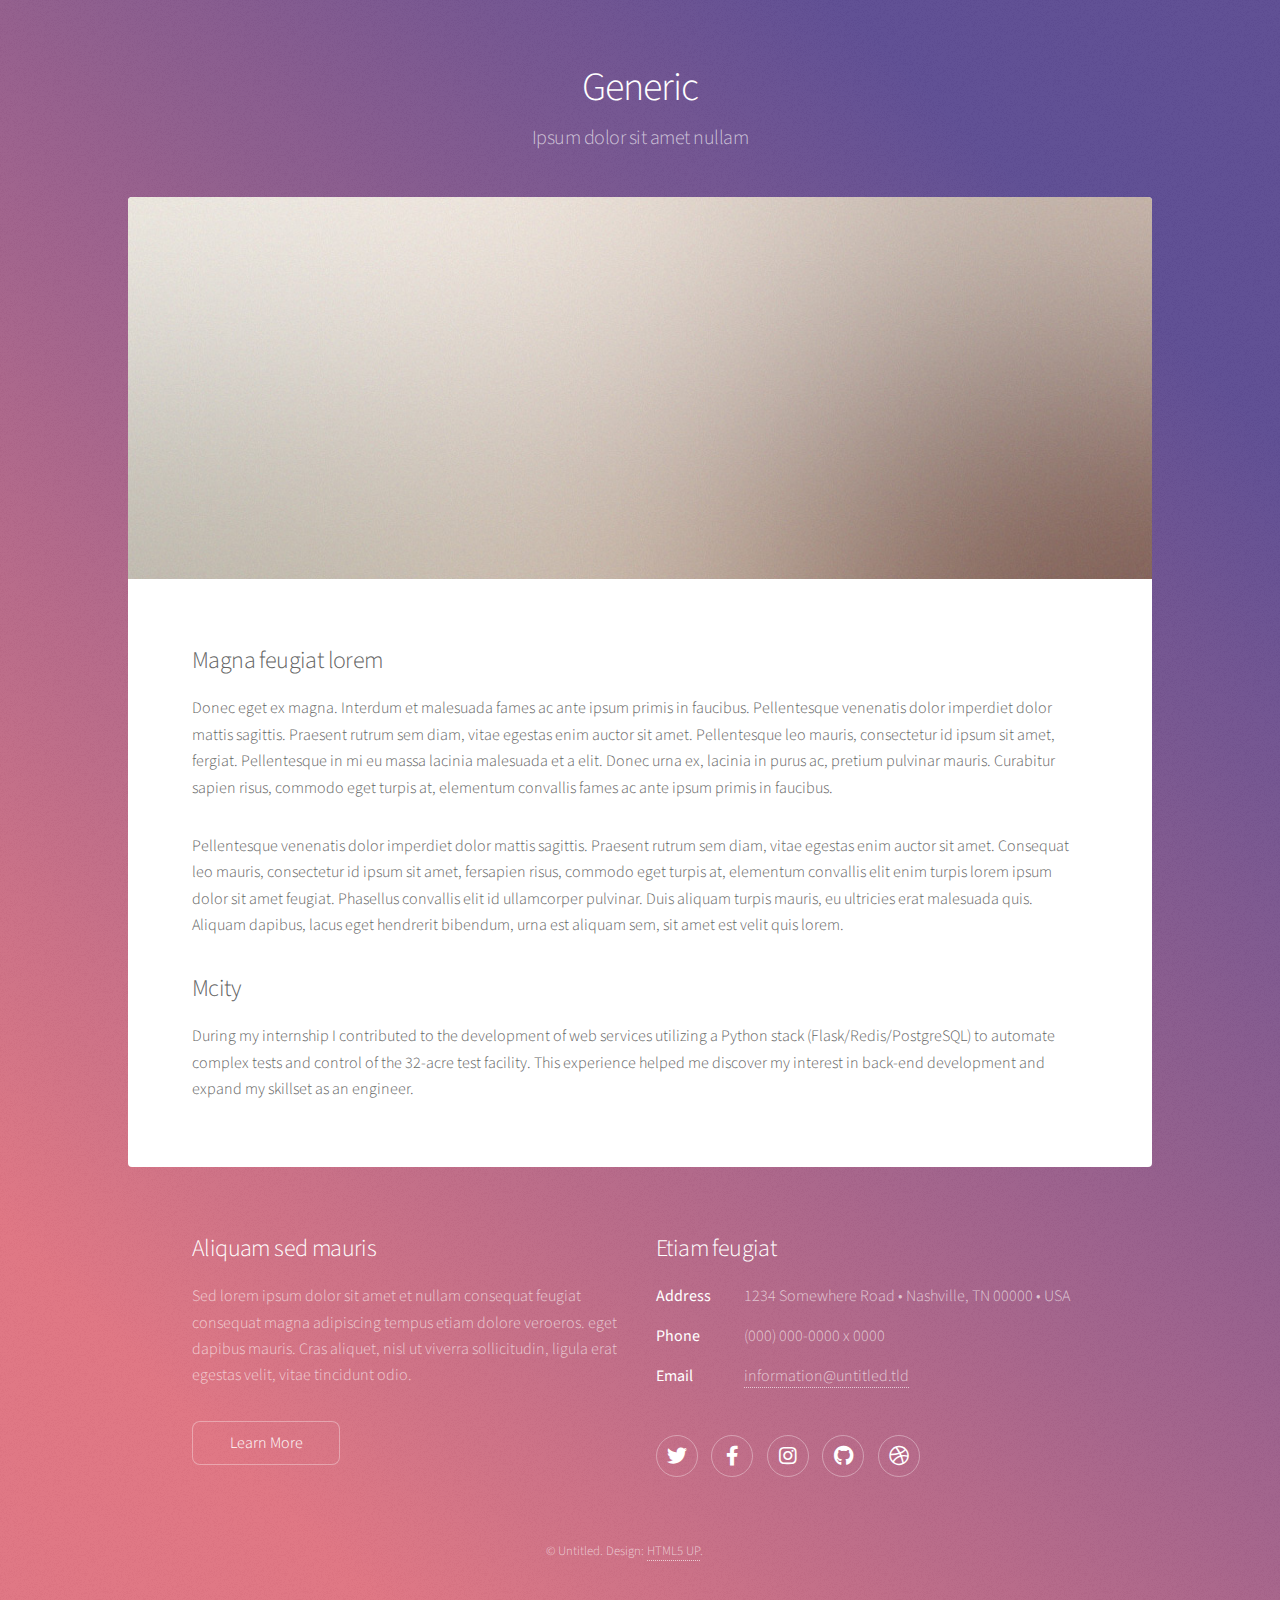
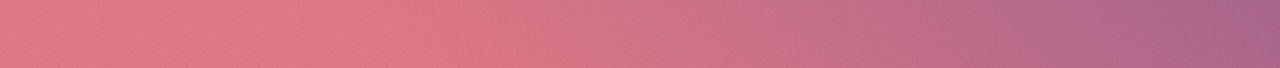
==== experience.html @ 19a4b7cf "Edited internship section to include all new work experience on index page" ====
<!DOCTYPE HTML>
<!--
	Stellar by HTML5 UP
	html5up.net | @ajlkn
	Free for personal and commercial use under the CCA 3.0 license (html5up.net/license)
-->
<html>
	<head>
		<title>Generic - Stellar by HTML5 UP</title>
		<meta charset="utf-8" />
		<meta name="viewport" content="width=device-width, initial-scale=1, user-scalable=no" />
		<link rel="stylesheet" href="assets/css/main.css" />
		<noscript><link rel="stylesheet" href="assets/css/noscript.css" /></noscript>
	</head>
	<body class="is-preload">

		<!-- Wrapper -->
			<div id="wrapper">

				<!-- Header -->
					<header id="header">
						<h1>Generic</h1>
						<p>Ipsum dolor sit amet nullam</p>
					</header>

				<!-- Main -->
					<div id="main">

						<!-- Content -->
							<section id="content" class="main">
								<span class="image main"><img src="images/pic04.jpg" alt="" /></span>
								<h2>Magna feugiat lorem</h2>
								<p>Donec eget ex magna. Interdum et malesuada fames ac ante ipsum primis in faucibus. Pellentesque venenatis dolor imperdiet dolor mattis sagittis. Praesent rutrum sem diam, vitae egestas enim auctor sit amet. Pellentesque leo mauris, consectetur id ipsum sit amet, fergiat. Pellentesque in mi eu massa lacinia malesuada et a elit. Donec urna ex, lacinia in purus ac, pretium pulvinar mauris. Curabitur sapien risus, commodo eget turpis at, elementum convallis fames ac ante ipsum primis in faucibus.</p>
								<p>Pellentesque venenatis dolor imperdiet dolor mattis sagittis. Praesent rutrum sem diam, vitae egestas enim auctor sit amet. Consequat leo mauris, consectetur id ipsum sit amet, fersapien risus, commodo eget turpis at, elementum convallis elit enim turpis lorem ipsum dolor sit amet feugiat. Phasellus convallis elit id ullamcorper pulvinar. Duis aliquam turpis mauris, eu ultricies erat malesuada quis. Aliquam dapibus, lacus eget hendrerit bibendum, urna est aliquam sem, sit amet est velit quis lorem.</p>
								<h2>Mcity</h2>
								<p>During my internship I contributed to the development of web services utilizing a Python stack (Flask/Redis/PostgreSQL) to automate complex tests and control of the 32-acre test facility. This experience helped me discover my interest in back-end development and expand my skillset as an engineer.</p>
							</section>

					</div>

				<!-- Footer -->
					<footer id="footer">
						<section>
							<h2>Aliquam sed mauris</h2>
							<p>Sed lorem ipsum dolor sit amet et nullam consequat feugiat consequat magna adipiscing tempus etiam dolore veroeros. eget dapibus mauris. Cras aliquet, nisl ut viverra sollicitudin, ligula erat egestas velit, vitae tincidunt odio.</p>
							<ul class="actions">
								<li><a href="#" class="button">Learn More</a></li>
							</ul>
						</section>
						<section>
							<h2>Etiam feugiat</h2>
							<dl class="alt">
								<dt>Address</dt>
								<dd>1234 Somewhere Road &bull; Nashville, TN 00000 &bull; USA</dd>
								<dt>Phone</dt>
								<dd>(000) 000-0000 x 0000</dd>
								<dt>Email</dt>
								<dd><a href="#">information@untitled.tld</a></dd>
							</dl>
							<ul class="icons">
								<li><a href="#" class="icon brands fa-twitter alt"><span class="label">Twitter</span></a></li>
								<li><a href="#" class="icon brands fa-facebook-f alt"><span class="label">Facebook</span></a></li>
								<li><a href="#" class="icon brands fa-instagram alt"><span class="label">Instagram</span></a></li>
								<li><a href="#" class="icon brands fa-github alt"><span class="label">GitHub</span></a></li>
								<li><a href="#" class="icon brands fa-dribbble alt"><span class="label">Dribbble</span></a></li>
							</ul>
						</section>
						<p class="copyright">&copy; Untitled. Design: <a href="https://html5up.net">HTML5 UP</a>.</p>
					</footer>

			</div>

		<!-- Scripts -->
			<script src="assets/js/jquery.min.js"></script>
			<script src="assets/js/jquery.scrollex.min.js"></script>
			<script src="assets/js/jquery.scrolly.min.js"></script>
			<script src="assets/js/browser.min.js"></script>
			<script src="assets/js/breakpoints.min.js"></script>
			<script src="assets/js/util.js"></script>
			<script src="assets/js/main.js"></script>

	</body>
</html>
---- assets/css/main.css ----
@import url(fontawesome-all.min.css);
@import 'https://fonts.googleapis.com/css?family=Source+Sans+Pro:300,400';

/*
	Stellar by HTML5 UP
	html5up.net | @ajlkn
	Free for personal and commercial use under the CCA 3.0 license (html5up.net/license)
*/

html, body, div, span, applet, object,
iframe, h1, h2, h3, h4, h5, h6, p, blockquote,
pre, a, abbr, acronym, address, big, cite,
code, del, dfn, em, img, ins, kbd, q, s, samp,
small, strike, strong, sub, sup, tt, var, b,
u, i, center, dl, dt, dd, ol, ul, li, fieldset,
form, label, legend, table, caption, tbody,
tfoot, thead, tr, th, td, article, aside,
canvas, details, embed, figure, figcaption,
footer, header, hgroup, menu, nav, output, ruby,
section, summary, time, mark, audio, video {
	margin: 0;
	padding: 0;
	border: 0;
	font-size: 100%;
	font: inherit;
	vertical-align: baseline;}

article, aside, details, figcaption, figure,
footer, header, hgroup, menu, nav, section {
	display: block;}

body {
	line-height: 1;
}

ol, ul {
	list-style: none;
}

blockquote, q {
	quotes: none;
}

	blockquote:before, blockquote:after, q:before, q:after {
		content: '';
		content: none;
	}

table {
	border-collapse: collapse;
	border-spacing: 0;
}

body {
	-webkit-text-size-adjust: none;
}

mark {
	background-color: transparent;
	color: inherit;
}

input::-moz-focus-inner {
	border: 0;
	padding: 0;
}

input, select, textarea {
	-moz-appearance: none;
	-webkit-appearance: none;
	-ms-appearance: none;
	appearance: none;
}

/* Basic */

	@-ms-viewport {
		width: device-width;
	}

	body {
		-ms-overflow-style: scrollbar;
	}

	@media screen and (max-width: 480px) {

		html, body {
			min-width: 320px;
		}

	}

	html {
		box-sizing: border-box;
	}

	*, *:before, *:after {
		box-sizing: inherit;
	}

	body {
		background-color: #935d8c;
		background-image: url("images/overlay.png"), -moz-linear-gradient(45deg, #e37682 15%, #5f4d93 85%);
		background-image: url("images/overlay.png"), -webkit-linear-gradient(45deg, #e37682 15%, #5f4d93 85%);
		background-image: url("images/overlay.png"), -ms-linear-gradient(45deg, #e37682 15%, #5f4d93 85%);
		background-image: url("images/overlay.png"), linear-gradient(45deg, #e37682 15%, #5f4d93 85%);
	}

		body.is-preload *, body.is-preload *:before, body.is-preload *:after {
			-moz-animation: none !important;
			-webkit-animation: none !important;
			-ms-animation: none !important;
			animation: none !important;
			-moz-transition: none !important;
			-webkit-transition: none !important;
			-ms-transition: none !important;
			transition: none !important;
		}

/* Type */

	body {
		background-color: #935d8c;
		color: rgba(255, 255, 255, 0.65);
	}

	body, input, select, textarea {
		font-family: "Source Sans Pro", Helvetica, sans-serif;
		font-size: 17pt;
		font-weight: 300;
		line-height: 1.65;
	}

		@media screen and (max-width: 1680px) {

			body, input, select, textarea {
				font-size: 14pt;
			}

		}

		@media screen and (max-width: 1280px) {

			body, input, select, textarea {
				font-size: 12pt;
			}

		}

		@media screen and (max-width: 360px) {

			body, input, select, textarea {
				font-size: 11pt;
			}

		}

	a {
		-moz-transition: color 0.2s ease, border-bottom 0.2s ease;
		-webkit-transition: color 0.2s ease, border-bottom 0.2s ease;
		-ms-transition: color 0.2s ease, border-bottom 0.2s ease;
		transition: color 0.2s ease, border-bottom 0.2s ease;
		text-decoration: none;
		border-bottom: dotted 1px;
		color: inherit;
	}

		a:hover {
			border-bottom-color: transparent;
		}

	strong, b {
		font-weight: 400;
	}

	em, i {
		font-style: italic;
	}

	p {
		margin: 0 0 2em 0;
	}

		p.content {
			-moz-columns: 20em 2;
			-webkit-columns: 20em 2;
			-ms-columns: 20em 2;
			columns: 20em 2;
			-moz-column-gap: 2em;
			-webkit-column-gap: 2em;
			-ms-column-gap: 2em;
			column-gap: 2em;
			text-align: justify;
		}

	h1, h2, h3, h4, h5, h6 {
		font-weight: 300;
		line-height: 1.5;
		margin: 0 0 0.7em 0;
		letter-spacing: -0.025em;
	}

		h1 a, h2 a, h3 a, h4 a, h5 a, h6 a {
			color: inherit;
			text-decoration: none;
		}

	h1 {
		font-size: 2.5em;
		line-height: 1.2;
	}

	h2 {
		font-size: 1.5em;
	}

	h3 {
		font-size: 1.25em;
	}

	h4 {
		font-size: 1.1em;
	}

	h5 {
		font-size: 0.9em;
	}

	h6 {
		font-size: 0.7em;
	}

	@media screen and (max-width: 736px) {

		h1 {
			font-size: 2em;
		}

	}

	sub {
		font-size: 0.8em;
		position: relative;
		top: 0.5em;
	}

	sup {
		font-size: 0.8em;
		position: relative;
		top: -0.5em;
	}

	blockquote {
		border-left: solid 4px;
		font-style: italic;
		margin: 0 0 2em 0;
		padding: 0.5em 0 0.5em 2em;
	}

	code {
		border-radius: 8px;
		border: solid 1px;
		font-family: "Courier New", monospace;
		font-size: 0.9em;
		margin: 0 0.25em;
		padding: 0.25em 0.65em;
	}

	pre {
		-webkit-overflow-scrolling: touch;
		font-family: "Courier New", monospace;
		font-size: 0.9em;
		margin: 0 0 2em 0;
	}

		pre code {
			display: block;
			line-height: 1.75;
			padding: 1em 1.5em;
			overflow-x: auto;
		}

	hr {
		border: 0;
		border-bottom: solid 1px;
		margin: 2em 0;
	}

		hr.major {
			margin: 3em 0;
		}

	.align-left {
		text-align: left;
	}

	.align-center {
		text-align: center;
	}

	.align-right {
		text-align: right;
	}

	input, select, textarea {
		color: #ffffff;
	}

	a:hover {
		color: #ffffff;
	}

	strong, b {
		color: #ffffff;
	}

	h1, h2, h3, h4, h5, h6 {
		color: #ffffff;
	}

	blockquote {
		border-left-color: rgba(255, 255, 255, 0.35);
	}

	code {
		background: rgba(255, 255, 255, 0.075);
		border-color: rgba(255, 255, 255, 0.35);
	}

	hr {
		border-bottom-color: rgba(255, 255, 255, 0.35);
	}

/* Row */

	.row {
		display: flex;
		flex-wrap: wrap;
		box-sizing: border-box;
		align-items: stretch;
	}

		.row > * {
			box-sizing: border-box;
		}

		.row.gtr-uniform > * > :last-child {
			margin-bottom: 0;
		}

		.row.aln-left {
			justify-content: flex-start;
		}

		.row.aln-center {
			justify-content: center;
		}

		.row.aln-right {
			justify-content: flex-end;
		}

		.row.aln-top {
			align-items: flex-start;
		}

		.row.aln-middle {
			align-items: center;
		}

		.row.aln-bottom {
			align-items: flex-end;
		}

		.row > .imp {
			order: -1;
		}

		.row > .col-1 {
			width: 8.33333%;
		}

		.row > .off-1 {
			margin-left: 8.33333%;
		}

		.row > .col-2 {
			width: 16.66667%;
		}

		.row > .off-2 {
			margin-left: 16.66667%;
		}

		.row > .col-3 {
			width: 25%;
		}

		.row > .off-3 {
			margin-left: 25%;
		}

		.row > .col-4 {
			width: 33.33333%;
		}

		.row > .off-4 {
			margin-left: 33.33333%;
		}

		.row > .col-5 {
			width: 41.66667%;
		}

		.row > .off-5 {
			margin-left: 41.66667%;
		}

		.row > .col-6 {
			width: 50%;
		}

		.row > .off-6 {
			margin-left: 50%;
		}

		.row > .col-7 {
			width: 58.33333%;
		}

		.row > .off-7 {
			margin-left: 58.33333%;
		}

		.row > .col-8 {
			width: 66.66667%;
		}

		.row > .off-8 {
			margin-left: 66.66667%;
		}

		.row > .col-9 {
			width: 75%;
		}

		.row > .off-9 {
			margin-left: 75%;
		}

		.row > .col-10 {
			width: 83.33333%;
		}

		.row > .off-10 {
			margin-left: 83.33333%;
		}

		.row > .col-11 {
			width: 91.66667%;
		}

		.row > .off-11 {
			margin-left: 91.66667%;
		}

		.row > .col-12 {
			width: 100%;
		}

		.row > .off-12 {
			margin-left: 100%;
		}

		.row.gtr-0 {
			margin-top: 0;
			margin-left: 0em;
		}

			.row.gtr-0 > * {
				padding: 0 0 0 0em;
			}

			.row.gtr-0.gtr-uniform {
				margin-top: 0em;
			}

				.row.gtr-0.gtr-uniform > * {
					padding-top: 0em;
				}

		.row.gtr-25 {
			margin-top: 0;
			margin-left: -0.375em;
		}

			.row.gtr-25 > * {
				padding: 0 0 0 0.375em;
			}

			.row.gtr-25.gtr-uniform {
				margin-top: -0.375em;
			}

				.row.gtr-25.gtr-uniform > * {
					padding-top: 0.375em;
				}

		.row.gtr-50 {
			margin-top: 0;
			margin-left: -0.75em;
		}

			.row.gtr-50 > * {
				padding: 0 0 0 0.75em;
			}

			.row.gtr-50.gtr-uniform {
				margin-top: -0.75em;
			}

				.row.gtr-50.gtr-uniform > * {
					padding-top: 0.75em;
				}

		.row {
			margin-top: 0;
			margin-left: -1.5em;
		}

			.row > * {
				padding: 0 0 0 1.5em;
			}

			.row.gtr-uniform {
				margin-top: -1.5em;
			}

				.row.gtr-uniform > * {
					padding-top: 1.5em;
				}

		.row.gtr-150 {
			margin-top: 0;
			margin-left: -2.25em;
		}

			.row.gtr-150 > * {
				padding: 0 0 0 2.25em;
			}

			.row.gtr-150.gtr-uniform {
				margin-top: -2.25em;
			}

				.row.gtr-150.gtr-uniform > * {
					padding-top: 2.25em;
				}

		.row.gtr-200 {
			margin-top: 0;
			margin-left: -3em;
		}

			.row.gtr-200 > * {
				padding: 0 0 0 3em;
			}

			.row.gtr-200.gtr-uniform {
				margin-top: -3em;
			}

				.row.gtr-200.gtr-uniform > * {
					padding-top: 3em;
				}

		@media screen and (max-width: 1680px) {

			.row {
				display: flex;
				flex-wrap: wrap;
				box-sizing: border-box;
				align-items: stretch;
			}

				.row > * {
					box-sizing: border-box;
				}

				.row.gtr-uniform > * > :last-child {
					margin-bottom: 0;
				}

				.row.aln-left {
					justify-content: flex-start;
				}

				.row.aln-center {
					justify-content: center;
				}

				.row.aln-right {
					justify-content: flex-end;
				}

				.row.aln-top {
					align-items: flex-start;
				}

				.row.aln-middle {
					align-items: center;
				}

				.row.aln-bottom {
					align-items: flex-end;
				}

				.row > .imp-xlarge {
					order: -1;
				}

				.row > .col-1-xlarge {
					width: 8.33333%;
				}

				.row > .off-1-xlarge {
					margin-left: 8.33333%;
				}

				.row > .col-2-xlarge {
					width: 16.66667%;
				}

				.row > .off-2-xlarge {
					margin-left: 16.66667%;
				}

				.row > .col-3-xlarge {
					width: 25%;
				}

				.row > .off-3-xlarge {
					margin-left: 25%;
				}

				.row > .col-4-xlarge {
					width: 33.33333%;
				}

				.row > .off-4-xlarge {
					margin-left: 33.33333%;
				}

				.row > .col-5-xlarge {
					width: 41.66667%;
				}

				.row > .off-5-xlarge {
					margin-left: 41.66667%;
				}

				.row > .col-6-xlarge {
					width: 50%;
				}

				.row > .off-6-xlarge {
					margin-left: 50%;
				}

				.row > .col-7-xlarge {
					width: 58.33333%;
				}

				.row > .off-7-xlarge {
					margin-left: 58.33333%;
				}

				.row > .col-8-xlarge {
					width: 66.66667%;
				}

				.row > .off-8-xlarge {
					margin-left: 66.66667%;
				}

				.row > .col-9-xlarge {
					width: 75%;
				}

				.row > .off-9-xlarge {
					margin-left: 75%;
				}

				.row > .col-10-xlarge {
					width: 83.33333%;
				}

				.row > .off-10-xlarge {
					margin-left: 83.33333%;
				}

				.row > .col-11-xlarge {
					width: 91.66667%;
				}

				.row > .off-11-xlarge {
					margin-left: 91.66667%;
				}

				.row > .col-12-xlarge {
					width: 100%;
				}

				.row > .off-12-xlarge {
					margin-left: 100%;
				}

				.row.gtr-0 {
					margin-top: 0;
					margin-left: 0em;
				}

					.row.gtr-0 > * {
						padding: 0 0 0 0em;
					}

					.row.gtr-0.gtr-uniform {
						margin-top: 0em;
					}

						.row.gtr-0.gtr-uniform > * {
							padding-top: 0em;
						}

				.row.gtr-25 {
					margin-top: 0;
					margin-left: -0.375em;
				}

					.row.gtr-25 > * {
						padding: 0 0 0 0.375em;
					}

					.row.gtr-25.gtr-uniform {
						margin-top: -0.375em;
					}

						.row.gtr-25.gtr-uniform > * {
							padding-top: 0.375em;
						}

				.row.gtr-50 {
					margin-top: 0;
					margin-left: -0.75em;
				}

					.row.gtr-50 > * {
						padding: 0 0 0 0.75em;
					}

					.row.gtr-50.gtr-uniform {
						margin-top: -0.75em;
					}

						.row.gtr-50.gtr-uniform > * {
							padding-top: 0.75em;
						}

				.row {
					margin-top: 0;
					margin-left: -1.5em;
				}

					.row > * {
						padding: 0 0 0 1.5em;
					}

					.row.gtr-uniform {
						margin-top: -1.5em;
					}

						.row.gtr-uniform > * {
							padding-top: 1.5em;
						}

				.row.gtr-150 {
					margin-top: 0;
					margin-left: -2.25em;
				}

					.row.gtr-150 > * {
						padding: 0 0 0 2.25em;
					}

					.row.gtr-150.gtr-uniform {
						margin-top: -2.25em;
					}

						.row.gtr-150.gtr-uniform > * {
							padding-top: 2.25em;
						}

				.row.gtr-200 {
					margin-top: 0;
					margin-left: -3em;
				}

					.row.gtr-200 > * {
						padding: 0 0 0 3em;
					}

					.row.gtr-200.gtr-uniform {
						margin-top: -3em;
					}

						.row.gtr-200.gtr-uniform > * {
							padding-top: 3em;
						}

		}

		@media screen and (max-width: 1280px) {

			.row {
				display: flex;
				flex-wrap: wrap;
				box-sizing: border-box;
				align-items: stretch;
			}

				.row > * {
					box-sizing: border-box;
				}

				.row.gtr-uniform > * > :last-child {
					margin-bottom: 0;
				}

				.row.aln-left {
					justify-content: flex-start;
				}

				.row.aln-center {
					justify-content: center;
				}

				.row.aln-right {
					justify-content: flex-end;
				}

				.row.aln-top {
					align-items: flex-start;
				}

				.row.aln-middle {
					align-items: center;
				}

				.row.aln-bottom {
					align-items: flex-end;
				}

				.row > .imp-large {
					order: -1;
				}

				.row > .col-1-large {
					width: 8.33333%;
				}

				.row > .off-1-large {
					margin-left: 8.33333%;
				}

				.row > .col-2-large {
					width: 16.66667%;
				}

				.row > .off-2-large {
					margin-left: 16.66667%;
				}

				.row > .col-3-large {
					width: 25%;
				}

				.row > .off-3-large {
					margin-left: 25%;
				}

				.row > .col-4-large {
					width: 33.33333%;
				}

				.row > .off-4-large {
					margin-left: 33.33333%;
				}

				.row > .col-5-large {
					width: 41.66667%;
				}

				.row > .off-5-large {
					margin-left: 41.66667%;
				}

				.row > .col-6-large {
					width: 50%;
				}

				.row > .off-6-large {
					margin-left: 50%;
				}

				.row > .col-7-large {
					width: 58.33333%;
				}

				.row > .off-7-large {
					margin-left: 58.33333%;
				}

				.row > .col-8-large {
					width: 66.66667%;
				}

				.row > .off-8-large {
					margin-left: 66.66667%;
				}

				.row > .col-9-large {
					width: 75%;
				}

				.row > .off-9-large {
					margin-left: 75%;
				}

				.row > .col-10-large {
					width: 83.33333%;
				}

				.row > .off-10-large {
					margin-left: 83.33333%;
				}

				.row > .col-11-large {
					width: 91.66667%;
				}

				.row > .off-11-large {
					margin-left: 91.66667%;
				}

				.row > .col-12-large {
					width: 100%;
				}

				.row > .off-12-large {
					margin-left: 100%;
				}

				.row.gtr-0 {
					margin-top: 0;
					margin-left: 0em;
				}

					.row.gtr-0 > * {
						padding: 0 0 0 0em;
					}

					.row.gtr-0.gtr-uniform {
						margin-top: 0em;
					}

						.row.gtr-0.gtr-uniform > * {
							padding-top: 0em;
						}

				.row.gtr-25 {
					margin-top: 0;
					margin-left: -0.375em;
				}

					.row.gtr-25 > * {
						padding: 0 0 0 0.375em;
					}

					.row.gtr-25.gtr-uniform {
						margin-top: -0.375em;
					}

						.row.gtr-25.gtr-uniform > * {
							padding-top: 0.375em;
						}

				.row.gtr-50 {
					margin-top: 0;
					margin-left: -0.75em;
				}

					.row.gtr-50 > * {
						padding: 0 0 0 0.75em;
					}

					.row.gtr-50.gtr-uniform {
						margin-top: -0.75em;
					}

						.row.gtr-50.gtr-uniform > * {
							padding-top: 0.75em;
						}

				.row {
					margin-top: 0;
					margin-left: -1.5em;
				}

					.row > * {
						padding: 0 0 0 1.5em;
					}

					.row.gtr-uniform {
						margin-top: -1.5em;
					}

						.row.gtr-uniform > * {
							padding-top: 1.5em;
						}

				.row.gtr-150 {
					margin-top: 0;
					margin-left: -2.25em;
				}

					.row.gtr-150 > * {
						padding: 0 0 0 2.25em;
					}

					.row.gtr-150.gtr-uniform {
						margin-top: -2.25em;
					}

						.row.gtr-150.gtr-uniform > * {
							padding-top: 2.25em;
						}

				.row.gtr-200 {
					margin-top: 0;
					margin-left: -3em;
				}

					.row.gtr-200 > * {
						padding: 0 0 0 3em;
					}

					.row.gtr-200.gtr-uniform {
						margin-top: -3em;
					}

						.row.gtr-200.gtr-uniform > * {
							padding-top: 3em;
						}

		}

		@media screen and (max-width: 980px) {

			.row {
				display: flex;
				flex-wrap: wrap;
				box-sizing: border-box;
				align-items: stretch;
			}

				.row > * {
					box-sizing: border-box;
				}

				.row.gtr-uniform > * > :last-child {
					margin-bottom: 0;
				}

				.row.aln-left {
					justify-content: flex-start;
				}

				.row.aln-center {
					justify-content: center;
				}

				.row.aln-right {
					justify-content: flex-end;
				}

				.row.aln-top {
					align-items: flex-start;
				}

				.row.aln-middle {
					align-items: center;
				}

				.row.aln-bottom {
					align-items: flex-end;
				}

				.row > .imp-medium {
					order: -1;
				}

				.row > .col-1-medium {
					width: 8.33333%;
				}

				.row > .off-1-medium {
					margin-left: 8.33333%;
				}

				.row > .col-2-medium {
					width: 16.66667%;
				}

				.row > .off-2-medium {
					margin-left: 16.66667%;
				}

				.row > .col-3-medium {
					width: 25%;
				}

				.row > .off-3-medium {
					margin-left: 25%;
				}

				.row > .col-4-medium {
					width: 33.33333%;
				}

				.row > .off-4-medium {
					margin-left: 33.33333%;
				}

				.row > .col-5-medium {
					width: 41.66667%;
				}

				.row > .off-5-medium {
					margin-left: 41.66667%;
				}

				.row > .col-6-medium {
					width: 50%;
				}

				.row > .off-6-medium {
					margin-left: 50%;
				}

				.row > .col-7-medium {
					width: 58.33333%;
				}

				.row > .off-7-medium {
					margin-left: 58.33333%;
				}

				.row > .col-8-medium {
					width: 66.66667%;
				}

				.row > .off-8-medium {
					margin-left: 66.66667%;
				}

				.row > .col-9-medium {
					width: 75%;
				}

				.row > .off-9-medium {
					margin-left: 75%;
				}

				.row > .col-10-medium {
					width: 83.33333%;
				}

				.row > .off-10-medium {
					margin-left: 83.33333%;
				}

				.row > .col-11-medium {
					width: 91.66667%;
				}

				.row > .off-11-medium {
					margin-left: 91.66667%;
				}

				.row > .col-12-medium {
					width: 100%;
				}

				.row > .off-12-medium {
					margin-left: 100%;
				}

				.row.gtr-0 {
					margin-top: 0;
					margin-left: 0em;
				}

					.row.gtr-0 > * {
						padding: 0 0 0 0em;
					}

					.row.gtr-0.gtr-uniform {
						margin-top: 0em;
					}

						.row.gtr-0.gtr-uniform > * {
							padding-top: 0em;
						}

				.row.gtr-25 {
					margin-top: 0;
					margin-left: -0.375em;
				}

					.row.gtr-25 > * {
						padding: 0 0 0 0.375em;
					}

					.row.gtr-25.gtr-uniform {
						margin-top: -0.375em;
					}

						.row.gtr-25.gtr-uniform > * {
							padding-top: 0.375em;
						}

				.row.gtr-50 {
					margin-top: 0;
					margin-left: -0.75em;
				}

					.row.gtr-50 > * {
						padding: 0 0 0 0.75em;
					}

					.row.gtr-50.gtr-uniform {
						margin-top: -0.75em;
					}

						.row.gtr-50.gtr-uniform > * {
							padding-top: 0.75em;
						}

				.row {
					margin-top: 0;
					margin-left: -1.5em;
				}

					.row > * {
						padding: 0 0 0 1.5em;
					}

					.row.gtr-uniform {
						margin-top: -1.5em;
					}

						.row.gtr-uniform > * {
							padding-top: 1.5em;
						}

				.row.gtr-150 {
					margin-top: 0;
					margin-left: -2.25em;
				}

					.row.gtr-150 > * {
						padding: 0 0 0 2.25em;
					}

					.row.gtr-150.gtr-uniform {
						margin-top: -2.25em;
					}

						.row.gtr-150.gtr-uniform > * {
							padding-top: 2.25em;
						}

				.row.gtr-200 {
					margin-top: 0;
					margin-left: -3em;
				}

					.row.gtr-200 > * {
						padding: 0 0 0 3em;
					}

					.row.gtr-200.gtr-uniform {
						margin-top: -3em;
					}

						.row.gtr-200.gtr-uniform > * {
							padding-top: 3em;
						}

		}

		@media screen and (max-width: 736px) {

			.row {
				display: flex;
				flex-wrap: wrap;
				box-sizing: border-box;
				align-items: stretch;
			}

				.row > * {
					box-sizing: border-box;
				}

				.row.gtr-uniform > * > :last-child {
					margin-bottom: 0;
				}

				.row.aln-left {
					justify-content: flex-start;
				}

				.row.aln-center {
					justify-content: center;
				}

				.row.aln-right {
					justify-content: flex-end;
				}

				.row.aln-top {
					align-items: flex-start;
				}

				.row.aln-middle {
					align-items: center;
				}

				.row.aln-bottom {
					align-items: flex-end;
				}

				.row > .imp-small {
					order: -1;
				}

				.row > .col-1-small {
					width: 8.33333%;
				}

				.row > .off-1-small {
					margin-left: 8.33333%;
				}

				.row > .col-2-small {
					width: 16.66667%;
				}

				.row > .off-2-small {
					margin-left: 16.66667%;
				}

				.row > .col-3-small {
					width: 25%;
				}

				.row > .off-3-small {
					margin-left: 25%;
				}

				.row > .col-4-small {
					width: 33.33333%;
				}

				.row > .off-4-small {
					margin-left: 33.33333%;
				}

				.row > .col-5-small {
					width: 41.66667%;
				}

				.row > .off-5-small {
					margin-left: 41.66667%;
				}

				.row > .col-6-small {
					width: 50%;
				}

				.row > .off-6-small {
					margin-left: 50%;
				}

				.row > .col-7-small {
					width: 58.33333%;
				}

				.row > .off-7-small {
					margin-left: 58.33333%;
				}

				.row > .col-8-small {
					width: 66.66667%;
				}

				.row > .off-8-small {
					margin-left: 66.66667%;
				}

				.row > .col-9-small {
					width: 75%;
				}

				.row > .off-9-small {
					margin-left: 75%;
				}

				.row > .col-10-small {
					width: 83.33333%;
				}

				.row > .off-10-small {
					margin-left: 83.33333%;
				}

				.row > .col-11-small {
					width: 91.66667%;
				}

				.row > .off-11-small {
					margin-left: 91.66667%;
				}

				.row > .col-12-small {
					width: 100%;
				}

				.row > .off-12-small {
					margin-left: 100%;
				}

				.row.gtr-0 {
					margin-top: 0;
					margin-left: 0em;
				}

					.row.gtr-0 > * {
						padding: 0 0 0 0em;
					}

					.row.gtr-0.gtr-uniform {
						margin-top: 0em;
					}

						.row.gtr-0.gtr-uniform > * {
							padding-top: 0em;
						}

				.row.gtr-25 {
					margin-top: 0;
					margin-left: -0.25em;
				}

					.row.gtr-25 > * {
						padding: 0 0 0 0.25em;
					}

					.row.gtr-25.gtr-uniform {
						margin-top: -0.25em;
					}

						.row.gtr-25.gtr-uniform > * {
							padding-top: 0.25em;
						}

				.row.gtr-50 {
					margin-top: 0;
					margin-left: -0.5em;
				}

					.row.gtr-50 > * {
						padding: 0 0 0 0.5em;
					}

					.row.gtr-50.gtr-uniform {
						margin-top: -0.5em;
					}

						.row.gtr-50.gtr-uniform > * {
							padding-top: 0.5em;
						}

				.row {
					margin-top: 0;
					margin-left: -1em;
				}

					.row > * {
						padding: 0 0 0 1em;
					}

					.row.gtr-uniform {
						margin-top: -1em;
					}

						.row.gtr-uniform > * {
							padding-top: 1em;
						}

				.row.gtr-150 {
					margin-top: 0;
					margin-left: -1.5em;
				}

					.row.gtr-150 > * {
						padding: 0 0 0 1.5em;
					}

					.row.gtr-150.gtr-uniform {
						margin-top: -1.5em;
					}

						.row.gtr-150.gtr-uniform > * {
							padding-top: 1.5em;
						}

				.row.gtr-200 {
					margin-top: 0;
					margin-left: -2em;
				}

					.row.gtr-200 > * {
						padding: 0 0 0 2em;
					}

					.row.gtr-200.gtr-uniform {
						margin-top: -2em;
					}

						.row.gtr-200.gtr-uniform > * {
							padding-top: 2em;
						}

		}

		@media screen and (max-width: 480px) {

			.row {
				display: flex;
				flex-wrap: wrap;
				box-sizing: border-box;
				align-items: stretch;
			}

				.row > * {
					box-sizing: border-box;
				}

				.row.gtr-uniform > * > :last-child {
					margin-bottom: 0;
				}

				.row.aln-left {
					justify-content: flex-start;
				}

				.row.aln-center {
					justify-content: center;
				}

				.row.aln-right {
					justify-content: flex-end;
				}

				.row.aln-top {
					align-items: flex-start;
				}

				.row.aln-middle {
					align-items: center;
				}

				.row.aln-bottom {
					align-items: flex-end;
				}

				.row > .imp-xsmall {
					order: -1;
				}

				.row > .col-1-xsmall {
					width: 8.33333%;
				}

				.row > .off-1-xsmall {
					margin-left: 8.33333%;
				}

				.row > .col-2-xsmall {
					width: 16.66667%;
				}

				.row > .off-2-xsmall {
					margin-left: 16.66667%;
				}

				.row > .col-3-xsmall {
					width: 25%;
				}

				.row > .off-3-xsmall {
					margin-left: 25%;
				}

				.row > .col-4-xsmall {
					width: 33.33333%;
				}

				.row > .off-4-xsmall {
					margin-left: 33.33333%;
				}

				.row > .col-5-xsmall {
					width: 41.66667%;
				}

				.row > .off-5-xsmall {
					margin-left: 41.66667%;
				}

				.row > .col-6-xsmall {
					width: 50%;
				}

				.row > .off-6-xsmall {
					margin-left: 50%;
				}

				.row > .col-7-xsmall {
					width: 58.33333%;
				}

				.row > .off-7-xsmall {
					margin-left: 58.33333%;
				}

				.row > .col-8-xsmall {
					width: 66.66667%;
				}

				.row > .off-8-xsmall {
					margin-left: 66.66667%;
				}

				.row > .col-9-xsmall {
					width: 75%;
				}

				.row > .off-9-xsmall {
					margin-left: 75%;
				}

				.row > .col-10-xsmall {
					width: 83.33333%;
				}

				.row > .off-10-xsmall {
					margin-left: 83.33333%;
				}

				.row > .col-11-xsmall {
					width: 91.66667%;
				}

				.row > .off-11-xsmall {
					margin-left: 91.66667%;
				}

				.row > .col-12-xsmall {
					width: 100%;
				}

				.row > .off-12-xsmall {
					margin-left: 100%;
				}

				.row.gtr-0 {
					margin-top: 0;
					margin-left: 0em;
				}

					.row.gtr-0 > * {
						padding: 0 0 0 0em;
					}

					.row.gtr-0.gtr-uniform {
						margin-top: 0em;
					}

						.row.gtr-0.gtr-uniform > * {
							padding-top: 0em;
						}

				.row.gtr-25 {
					margin-top: 0;
					margin-left: -0.3125em;
				}

					.row.gtr-25 > * {
						padding: 0 0 0 0.3125em;
					}

					.row.gtr-25.gtr-uniform {
						margin-top: -0.3125em;
					}

						.row.gtr-25.gtr-uniform > * {
							padding-top: 0.3125em;
						}

				.row.gtr-50 {
					margin-top: 0;
					margin-left: -0.625em;
				}

					.row.gtr-50 > * {
						padding: 0 0 0 0.625em;
					}

					.row.gtr-50.gtr-uniform {
						margin-top: -0.625em;
					}

						.row.gtr-50.gtr-uniform > * {
							padding-top: 0.625em;
						}

				.row {
					margin-top: 0;
					margin-left: -1.25em;
				}

					.row > * {
						padding: 0 0 0 1.25em;
					}

					.row.gtr-uniform {
						margin-top: -1.25em;
					}

						.row.gtr-uniform > * {
							padding-top: 1.25em;
						}

				.row.gtr-150 {
					margin-top: 0;
					margin-left: -1.875em;
				}

					.row.gtr-150 > * {
						padding: 0 0 0 1.875em;
					}

					.row.gtr-150.gtr-uniform {
						margin-top: -1.875em;
					}

						.row.gtr-150.gtr-uniform > * {
							padding-top: 1.875em;
						}

				.row.gtr-200 {
					margin-top: 0;
					margin-left: -2.5em;
				}

					.row.gtr-200 > * {
						padding: 0 0 0 2.5em;
					}

					.row.gtr-200.gtr-uniform {
						margin-top: -2.5em;
					}

						.row.gtr-200.gtr-uniform > * {
							padding-top: 2.5em;
						}

		}

/* Box */

	.box {
		border-radius: 8px;
		border: solid;
		margin-bottom: 2em;
		padding: 1.5em;
	}

		.box > :last-child,
		.box > :last-child > :last-child,
		.box > :last-child > :last-child > :last-child {
			margin-bottom: 0;
		}

		.box.alt {
			border: 0;
			border-radius: 0;
			padding: 0;
		}

	.box {
		border-color: rgba(255, 255, 255, 0.35);
	}

/* Button */

	input[type="submit"],
	input[type="reset"],
	input[type="button"],
	button,
	.button {
		-moz-appearance: none;
		-webkit-appearance: none;
		-ms-appearance: none;
		appearance: none;
		-moz-transition: background-color 0.2s ease-in-out, color 0.2s ease-in-out;
		-webkit-transition: background-color 0.2s ease-in-out, color 0.2s ease-in-out;
		-ms-transition: background-color 0.2s ease-in-out, color 0.2s ease-in-out;
		transition: background-color 0.2s ease-in-out, color 0.2s ease-in-out;
		border-radius: 8px;
		border: 0;
		cursor: pointer;
		display: inline-block;
		font-weight: 300;
		height: 2.75em;
		line-height: 2.75em;
		min-width: 9.25em;
		padding: 0 1.5em;
		text-align: center;
		text-decoration: none;
		white-space: nowrap;
	}

		input[type="submit"].icon,
		input[type="reset"].icon,
		input[type="button"].icon,
		button.icon,
		.button.icon {
			padding-left: 1.35em;
		}

			input[type="submit"].icon:before,
			input[type="reset"].icon:before,
			input[type="button"].icon:before,
			button.icon:before,
			.button.icon:before {
				margin-right: 0.5em;
			}

		input[type="submit"].fit,
		input[type="reset"].fit,
		input[type="button"].fit,
		button.fit,
		.button.fit {
			width: 100%;
		}

		input[type="submit"].small,
		input[type="reset"].small,
		input[type="button"].small,
		button.small,
		.button.small {
			font-size: 0.8em;
		}

		input[type="submit"].large,
		input[type="reset"].large,
		input[type="button"].large,
		button.large,
		.button.large {
			font-size: 1.35em;
		}

		input[type="submit"].disabled, input[type="submit"]:disabled,
		input[type="reset"].disabled,
		input[type="reset"]:disabled,
		input[type="button"].disabled,
		input[type="button"]:disabled,
		button.disabled,
		button:disabled,
		.button.disabled,
		.button:disabled {
			pointer-events: none;
			opacity: 0.25;
		}

		@media screen and (max-width: 736px) {

			input[type="submit"],
			input[type="reset"],
			input[type="button"],
			button,
			.button {
				min-width: 0;
			}

		}

	input[type="submit"],
	input[type="reset"],
	input[type="button"],
	button,
	.button {
		background-color: transparent;
		box-shadow: inset 0 0 0 1px rgba(255, 255, 255, 0.35);
		color: #ffffff !important;
	}

		input[type="submit"]:hover,
		input[type="reset"]:hover,
		input[type="button"]:hover,
		button:hover,
		.button:hover {
			background-color: rgba(255, 255, 255, 0.075);
		}

		input[type="submit"]:active,
		input[type="reset"]:active,
		input[type="button"]:active,
		button:active,
		.button:active {
			background-color: rgba(255, 255, 255, 0.2);
		}

		input[type="submit"].icon:before,
		input[type="reset"].icon:before,
		input[type="button"].icon:before,
		button.icon:before,
		.button.icon:before {
			color: rgba(255, 255, 255, 0.5);
		}

		input[type="submit"].primary,
		input[type="reset"].primary,
		input[type="button"].primary,
		button.primary,
		.button.primary {
			background-color: #8cc9f0;
			color: #ffffff !important;
			box-shadow: none;
		}

			input[type="submit"].primary:hover,
			input[type="reset"].primary:hover,
			input[type="button"].primary:hover,
			button.primary:hover,
			.button.primary:hover {
				background-color: #9acff2;
			}

			input[type="submit"].primary:active,
			input[type="reset"].primary:active,
			input[type="button"].primary:active,
			button.primary:active,
			.button.primary:active {
				background-color: #7ec3ee;
			}

			input[type="submit"].primary.icon:before,
			input[type="reset"].primary.icon:before,
			input[type="button"].primary.icon:before,
			button.primary.icon:before,
			.button.primary.icon:before {
				color: #ffffff !important;
			}

/* Form */

	form {
		margin: 0 0 2em 0;
	}

	label {
		display: block;
		font-size: 0.9em;
		font-weight: 400;
		margin: 0 0 1em 0;
	}

	input[type="text"],
	input[type="password"],
	input[type="email"],
	select,
	textarea {
		-moz-appearance: none;
		-webkit-appearance: none;
		-ms-appearance: none;
		appearance: none;
		border-radius: 8px;
		border: solid 1px;
		color: inherit;
		display: block;
		outline: 0;
		padding: 0 1em;
		text-decoration: none;
		width: 100%;
	}

		input[type="text"]:invalid,
		input[type="password"]:invalid,
		input[type="email"]:invalid,
		select:invalid,
		textarea:invalid {
			box-shadow: none;
		}

	select {
		background-size: 1.25rem;
		background-repeat: no-repeat;
		background-position: calc(100% - 1rem) center;
		height: 2.75em;
		padding-right: 2.75em;
		text-overflow: ellipsis;
	}

		select:focus::-ms-value {
			background-color: transparent;
		}

		select::-ms-expand {
			display: none;
		}

	input[type="text"],
	input[type="password"],
	input[type="email"],
	select {
		height: 2.75em;
	}

	textarea {
		padding: 0.75em 1em;
	}

	input[type="checkbox"],
	input[type="radio"] {
		-moz-appearance: none;
		-webkit-appearance: none;
		-ms-appearance: none;
		appearance: none;
		display: block;
		float: left;
		margin-right: -2em;
		opacity: 0;
		width: 1em;
		z-index: -1;
	}

		input[type="checkbox"] + label,
		input[type="radio"] + label {
			text-decoration: none;
			cursor: pointer;
			display: inline-block;
			font-size: 1em;
			font-weight: 300;
			padding-left: 2.4em;
			padding-right: 0.75em;
			position: relative;
		}

			input[type="checkbox"] + label:before,
			input[type="radio"] + label:before {
				-moz-osx-font-smoothing: grayscale;
				-webkit-font-smoothing: antialiased;
				display: inline-block;
				font-style: normal;
				font-variant: normal;
				text-rendering: auto;
				line-height: 1;
				text-transform: none !important;
				font-family: 'Font Awesome 5 Free';
				font-weight: 900;
			}

			input[type="checkbox"] + label:before,
			input[type="radio"] + label:before {
				border-radius: 8px;
				border: solid 1px;
				content: '';
				display: inline-block;
				font-size: 0.8em;
				height: 2.0625em;
				left: 0;
				line-height: 2.0625em;
				position: absolute;
				text-align: center;
				top: 0;
				width: 2.0625em;
			}

		input[type="checkbox"]:checked + label:before,
		input[type="radio"]:checked + label:before {
			content: '\f00c';
		}

	input[type="checkbox"] + label:before {
		border-radius: 8px;
	}

	input[type="radio"] + label:before {
		border-radius: 100%;
	}

	::-webkit-input-placeholder {
		opacity: 1.0;
	}

	:-moz-placeholder {
		opacity: 1.0;
	}

	::-moz-placeholder {
		opacity: 1.0;
	}

	:-ms-input-placeholder {
		opacity: 1.0;
	}

	label {
		color: #ffffff;
	}

	input[type="text"],
	input[type="password"],
	input[type="email"],
	select,
	textarea {
		background-color: rgba(255, 255, 255, 0.075);
		border-color: rgba(255, 255, 255, 0.35);
	}

		input[type="text"]:focus,
		input[type="password"]:focus,
		input[type="email"]:focus,
		select:focus,
		textarea:focus {
			border-color: #8cc9f0;
			box-shadow: 0 0 0 1px #8cc9f0;
		}

	select {
		background-image: url("data:image/svg+xml;charset=utf8,%3Csvg xmlns='http://www.w3.org/2000/svg' width='40' height='40' preserveAspectRatio='none' viewBox='0 0 40 40'%3E%3Cpath d='M9.4,12.3l10.4,10.4l10.4-10.4c0.2-0.2,0.5-0.4,0.9-0.4c0.3,0,0.6,0.1,0.9,0.4l3.3,3.3c0.2,0.2,0.4,0.5,0.4,0.9 c0,0.4-0.1,0.6-0.4,0.9L20.7,31.9c-0.2,0.2-0.5,0.4-0.9,0.4c-0.3,0-0.6-0.1-0.9-0.4L4.3,17.3c-0.2-0.2-0.4-0.5-0.4-0.9 c0-0.4,0.1-0.6,0.4-0.9l3.3-3.3c0.2-0.2,0.5-0.4,0.9-0.4S9.1,12.1,9.4,12.3z' fill='rgba(255, 255, 255, 0.35)' /%3E%3C/svg%3E");
	}

		select option {
			color: #ffffff;
			background: #935d8c;
		}

	input[type="checkbox"] + label,
	input[type="radio"] + label {
		color: rgba(255, 255, 255, 0.65);
	}

		input[type="checkbox"] + label:before,
		input[type="radio"] + label:before {
			background: rgba(255, 255, 255, 0.075);
			border-color: rgba(255, 255, 255, 0.35);
		}

	input[type="checkbox"]:checked + label:before,
	input[type="radio"]:checked + label:before {
		background-color: #ffffff;
		border-color: #ffffff;
		color: #935d8c;
	}

	input[type="checkbox"]:focus + label:before,
	input[type="radio"]:focus + label:before {
		border-color: #8cc9f0;
		box-shadow: 0 0 0 1px #8cc9f0;
	}

	::-webkit-input-placeholder {
		color: rgba(255, 255, 255, 0.5) !important;
	}

	:-moz-placeholder {
		color: rgba(255, 255, 255, 0.5) !important;
	}

	::-moz-placeholder {
		color: rgba(255, 255, 255, 0.5) !important;
	}

	:-ms-input-placeholder {
		color: rgba(255, 255, 255, 0.5) !important;
	}

	.formerize-placeholder {
		color: rgba(255, 255, 255, 0.5) !important;
	}

/* Icon */

	.icon {
		text-decoration: none;
		-moz-transition: background-color 0.2s ease-in-out, color 0.2s ease-in-out;
		-webkit-transition: background-color 0.2s ease-in-out, color 0.2s ease-in-out;
		-ms-transition: background-color 0.2s ease-in-out, color 0.2s ease-in-out;
		transition: background-color 0.2s ease-in-out, color 0.2s ease-in-out;
		border-bottom: none;
		position: relative;
	}

		.icon:before {
			-moz-osx-font-smoothing: grayscale;
			-webkit-font-smoothing: antialiased;
			display: inline-block;
			font-style: normal;
			font-variant: normal;
			text-rendering: auto;
			line-height: 1;
			text-transform: none !important;
			font-family: 'Font Awesome 5 Free';
			font-weight: 400;
		}

		.icon > .label {
			display: none;
		}

		.icon:before {
			line-height: solid;
		}

		.icon.solid:before {
			font-weight: 900;
		}

		.icon.brands:before {
			font-family: 'Font Awesome 5 Brands';
		}

		.icon.major {
			border: solid 1px;
			display: inline-block;
			border-radius: 100%;
			padding: 0.65em;
			margin: 0 0 2em 0;
			cursor: default;
		}

			.icon.major:before {
				display: inline-block;
				font-size: 6.25rem;
				width: 2.25em;
				height: 2.25em;
				line-height: 2.2em;
				border-radius: 100%;
				border: solid 1px;
				text-align: center;
			}

		.icon.alt {
			display: inline-block;
			border: solid 1px;
			border-radius: 100%;
		}

			.icon.alt:before {
				display: block;
				font-size: 1.25em;
				width: 2em;
				height: 2em;
				text-align: center;
				line-height: 2em;
			}

		.icon.style1 {
			color: #efa8b0;
		}

		.icon.style2 {
			color: #c79cc8;
		}

		.icon.style3 {
			color: #a89cc8;
		}

		.icon.style4 {
			color: #9bb2e1;
		}

		.icon.style5 {
			color: #8cc9f0;
		}

		@media screen and (max-width: 1680px) {

			.icon.major:before {
				font-size: 5.5rem;
			}

		}

		@media screen and (max-width: 1280px) {

			.icon.major:before {
				font-size: 4.75rem;
			}

		}

		@media screen and (max-width: 736px) {

			.icon.major {
				margin: 0 0 1.5em 0;
				padding: 0.35em;
			}

				.icon.major:before {
					font-size: 3.5rem;
				}

		}

	.icon.major {
		border-color: rgba(255, 255, 255, 0.35);
	}

		.icon.major:before {
			border-color: rgba(255, 255, 255, 0.35);
		}

	.icon.alt {
		border-color: rgba(255, 255, 255, 0.35);
		color: #ffffff;
	}

		.icon.alt:hover {
			background-color: rgba(255, 255, 255, 0.075);
		}

		.icon.alt:active {
			background-color: rgba(255, 255, 255, 0.2);
		}

/* Image */

	.image {
		border-radius: 8px;
		border: 0;
		display: inline-block;
		position: relative;
	}

		.image img {
			border-radius: 8px;
			display: block;
		}

		.image.left, .image.right {
			max-width: 40%;
		}

			.image.left img, .image.right img {
				width: 100%;
			}

		.image.left {
			float: left;
			margin: 0 1.5em 1em 0;
			top: 0.25em;
		}

		.image.right {
			float: right;
			margin: 0 0 1em 1.5em;
			top: 0.25em;
		}

		.image.fit {
			display: block;
			margin: 0 0 2em 0;
			width: 100%;
		}

			.image.fit img {
				width: 100%;
			}

		.image.main {
			display: block;
			margin: 0 0 3em 0;
			width: 100%;
		}

			.image.main img {
				width: 100%;
			}

/* List */

	ol {
		list-style: decimal;
		margin: 0 0 2em 0;
		padding-left: 1.25em;
	}

		ol li {
			padding-left: 0.25em;
		}

	ul {
		list-style: disc;
		margin: 0 0 2em 0;
		padding-left: 1em;
	}

		ul li {
			padding-left: 0.5em;
		}

		ul.alt {
			list-style: none;
			padding-left: 0;
		}

			ul.alt li {
				border-top: solid 1px;
				padding: 0.5em 0;
			}

				ul.alt li:first-child {
					border-top: 0;
					padding-top: 0;
				}

	dl {
		margin: 0 0 2em 0;
	}

		dl dt {
			display: block;
			font-weight: 400;
			margin: 0 0 1em 0;
		}

		dl dd {
			margin-left: 2em;
		}

		dl.alt dt {
			display: block;
			width: 3em;
			margin: 0;
			clear: left;
			float: left;
		}

		dl.alt dd {
			margin: 0 0 0.85em 5.5em;
		}

		dl.alt:after {
			content: '';
			display: block;
			clear: both;
		}

	ul.alt li {
		border-top-color: rgba(255, 255, 255, 0.35);
	}

	dl dt {
		color: #ffffff;
	}

/* Actions */

	ul.actions {
		display: -moz-flex;
		display: -webkit-flex;
		display: -ms-flex;
		display: flex;
		cursor: default;
		list-style: none;
		margin-left: -1em;
		padding-left: 0;
	}

		ul.actions li {
			padding: 0 0 0 1em;
			vertical-align: middle;
		}

		ul.actions.special {
			-moz-justify-content: center;
			-webkit-justify-content: center;
			-ms-justify-content: center;
			justify-content: center;
			width: 100%;
			margin-left: 0;
		}

			ul.actions.special li:first-child {
				padding-left: 0;
			}

		ul.actions.stacked {
			-moz-flex-direction: column;
			-webkit-flex-direction: column;
			-ms-flex-direction: column;
			flex-direction: column;
			margin-left: 0;
		}

			ul.actions.stacked li {
				padding: 1.3em 0 0 0;
			}

				ul.actions.stacked li:first-child {
					padding-top: 0;
				}

		ul.actions.fit {
			width: calc(100% + 1em);
		}

			ul.actions.fit li {
				-moz-flex-grow: 1;
				-webkit-flex-grow: 1;
				-ms-flex-grow: 1;
				flex-grow: 1;
				-moz-flex-shrink: 1;
				-webkit-flex-shrink: 1;
				-ms-flex-shrink: 1;
				flex-shrink: 1;
				width: 100%;
			}

				ul.actions.fit li > * {
					width: 100%;
				}

			ul.actions.fit.stacked {
				width: 100%;
			}

		@media screen and (max-width: 480px) {

			ul.actions:not(.fixed) {
				-moz-flex-direction: column;
				-webkit-flex-direction: column;
				-ms-flex-direction: column;
				flex-direction: column;
				margin-left: 0;
				width: 100% !important;
			}

				ul.actions:not(.fixed) li {
					-moz-flex-grow: 1;
					-webkit-flex-grow: 1;
					-ms-flex-grow: 1;
					flex-grow: 1;
					-moz-flex-shrink: 1;
					-webkit-flex-shrink: 1;
					-ms-flex-shrink: 1;
					flex-shrink: 1;
					padding: 1em 0 0 0;
					text-align: center;
					width: 100%;
				}

					ul.actions:not(.fixed) li > * {
						width: 100%;
					}

					ul.actions:not(.fixed) li:first-child {
						padding-top: 0;
					}

					ul.actions:not(.fixed) li input[type="submit"],
					ul.actions:not(.fixed) li input[type="reset"],
					ul.actions:not(.fixed) li input[type="button"],
					ul.actions:not(.fixed) li button,
					ul.actions:not(.fixed) li .button {
						width: 100%;
					}

						ul.actions:not(.fixed) li input[type="submit"].icon:before,
						ul.actions:not(.fixed) li input[type="reset"].icon:before,
						ul.actions:not(.fixed) li input[type="button"].icon:before,
						ul.actions:not(.fixed) li button.icon:before,
						ul.actions:not(.fixed) li .button.icon:before {
							margin-left: -0.5rem;
						}

		}

/* Icons */

	ul.icons {
		cursor: default;
		list-style: none;
		padding-left: 0;
	}

		ul.icons li {
			display: inline-block;
			padding: 0 0.65em 0 0;
		}

			ul.icons li:last-child {
				padding-right: 0 !important;
			}

/* Section/Article */

	section.special, article.special {
		text-align: center;
	}

	header.major {
		margin-bottom: 3em;
	}

		header.major h2 {
			font-size: 2em;
		}

			header.major h2:after {
				display: block;
				content: '';
				width: 3.25em;
				height: 2px;
				margin: 0.7em 0 1em 0;
				border-radius: 2px;
			}

				section.special header.major h2:after, article.special header.major h2:after {
					margin-left: auto;
					margin-right: auto;
				}

		header.major p {
			font-size: 1.25em;
			letter-spacing: -0.025em;
		}

		header.major.special {
			text-align: center;
		}

			header.major.special h2:after {
				margin-left: auto;
				margin-right: auto;
			}

	footer.major {
		margin-top: 3em;
	}

	@media screen and (max-width: 736px) {

		header.major {
			margin-bottom: 0;
		}

			header.major h2 {
				font-size: 1.5em;
			}

			header.major p {
				font-size: 1em;
				letter-spacing: 0;
			}

				header.major p br {
					display: none;
				}

		footer.major {
			margin-top: 0;
		}

	}

	header.major h2:after {
		background-color: rgba(255, 255, 255, 0.35);
	}

/* Table */

	.table-wrapper {
		-webkit-overflow-scrolling: touch;
		overflow-x: auto;
	}

	table {
		margin: 0 0 2em 0;
		width: 100%;
	}

		table tbody tr {
			border: solid 1px;
			border-left: 0;
			border-right: 0;
		}

		table td {
			padding: 0.75em 0.75em;
		}

		table th {
			font-size: 0.9em;
			font-weight: 400;
			padding: 0 0.75em 0.75em 0.75em;
			text-align: left;
		}

		table thead {
			border-bottom: solid 2px;
		}

		table tfoot {
			border-top: solid 2px;
		}

		table.alt {
			border-collapse: separate;
		}

			table.alt tbody tr td {
				border: solid 1px;
				border-left-width: 0;
				border-top-width: 0;
			}

				table.alt tbody tr td:first-child {
					border-left-width: 1px;
				}

			table.alt tbody tr:first-child td {
				border-top-width: 1px;
			}

			table.alt thead {
				border-bottom: 0;
			}

			table.alt tfoot {
				border-top: 0;
			}

	table tbody tr {
		border-color: rgba(255, 255, 255, 0.35);
	}

		table tbody tr:nth-child(2n + 1) {
			background-color: rgba(255, 255, 255, 0.075);
		}

	table th {
		color: #ffffff;
	}

	table thead {
		border-bottom-color: rgba(255, 255, 255, 0.35);
	}

	table tfoot {
		border-top-color: rgba(255, 255, 255, 0.35);
	}

	table.alt tbody tr td {
		border-color: rgba(255, 255, 255, 0.35);
	}

/* Features */

	.features {
		display: -moz-flex;
		display: -webkit-flex;
		display: -ms-flex;
		display: flex;
		-moz-flex-wrap: wrap;
		-webkit-flex-wrap: wrap;
		-ms-flex-wrap: wrap;
		flex-wrap: wrap;
		-moz-justify-content: center;
		-webkit-justify-content: center;
		-ms-justify-content: center;
		justify-content: center;
		width: calc(100% + 2em);
		margin: 0 0 3em -2em;
		padding: 0;
		list-style: none;
	}

		.features li {
			width: calc(33.33333% - 2em);
			margin-left: 2em;
			margin-top: 3em;
			padding: 0;
		}

			.features li:nth-child(1), .features li:nth-child(2), .features li:nth-child(3) {
				margin-top: 0;
			}

			.features li > :last-child {
				margin-bottom: 0;
			}

		@media screen and (max-width: 980px) {

			.features li {
				width: calc(50% - 2em);
			}

				.features li:nth-child(3) {
					margin-top: 3em;
				}

		}

		@media screen and (max-width: 736px) {

			.features {
				width: 100%;
				margin: 0 0 2em 0;
			}

				.features li {
					width: 100%;
					margin-left: 0;
					margin-top: 2em;
				}

					.features li:nth-child(2), .features li:nth-child(3) {
						margin-top: 2em;
					}

		}

/* Statistics */

	.statistics {
		display: -moz-flex;
		display: -webkit-flex;
		display: -ms-flex;
		display: flex;
		width: 100%;
		margin: 0 0 3em 0;
		padding: 0;
		list-style: none;
		cursor: default;
	}

		.statistics li {
			-moz-flex: 1;
			-webkit-flex: 1;
			-ms-flex: 1;
			flex: 1;
			padding: 1.5em;
			color: #ffffff;
			text-align: center;
		}

			.statistics li.style1 {
				background-color: #efa8b0;
			}

			.statistics li.style2 {
				background-color: #c79cc8;
			}

			.statistics li.style3 {
				background-color: #a89cc8;
			}

			.statistics li.style4 {
				background-color: #9bb2e1;
			}

			.statistics li.style5 {
				background-color: #8cc9f0;
			}

			.statistics li strong, .statistics li b {
				display: block;
				font-size: 2em;
				line-height: 1.1;
				color: inherit !important;
				font-weight: 300;
				letter-spacing: -0.025em;
			}

			.statistics li:first-child {
				border-top-left-radius: 8px;
				border-bottom-left-radius: 8px;
			}

			.statistics li:last-child {
				border-top-right-radius: 8px;
				border-bottom-right-radius: 8px;
			}

			.statistics li .icon {
				display: inline-block;
			}

				.statistics li .icon:before {
					font-size: 2.75rem;
					line-height: 1.3;
				}

		@media screen and (max-width: 980px) {

			.statistics li strong, .statistics li b {
				font-size: 1.5em;
			}

		}

		@media screen and (max-width: 736px) {

			.statistics {
				display: block;
				width: 20em;
				max-width: 100%;
				margin: 0 auto 2em auto;
			}

				.statistics li:first-child {
					border-bottom-left-radius: 0;
					border-top-right-radius: 8px;
				}

				.statistics li:last-child {
					border-top-right-radius: 0;
					border-bottom-left-radius: 8px;
				}

				.statistics li .icon:before {
					font-size: 3.75rem;
				}

				.statistics li strong, .statistics li b {
					font-size: 2.5em;
				}

		}

/* Spotlight */

	.spotlight {
		display: -moz-flex;
		display: -webkit-flex;
		display: -ms-flex;
		display: flex;
		-moz-align-items: center;
		-webkit-align-items: center;
		-ms-align-items: center;
		align-items: center;
		margin: 0 0 2em 0;
	}

		.spotlight .content {
			-moz-flex: 1;
			-webkit-flex: 1;
			-ms-flex: 1;
			flex: 1;
		}

			.spotlight .content > :last-child {
				margin-bottom: 0;
			}

			.spotlight .content header.major {
				margin: 0 0 2em 0;
			}

		.spotlight .image {
			display: inline-block;
			margin-left: 4em;
			padding: 0.65em;
			border-radius: 100%;
			border: solid 1px;
		}

			.spotlight .image img {
				display: block;
				border-radius: 100%;
				width: 16em;
			}

		@media screen and (max-width: 980px) {

			.spotlight {
				-moz-flex-direction: column-reverse;
				-webkit-flex-direction: column-reverse;
				-ms-flex-direction: column-reverse;
				flex-direction: column-reverse;
				text-align: center;
			}

				.spotlight .content {
					-moz-flex: 0 1 auto;
					-webkit-flex: 0 1 auto;
					-ms-flex: 0 1 auto;
					flex: 0 1 auto;
					width: 100%;
				}

					.spotlight .content header.major h2:after {
						margin-left: auto;
						margin-right: auto;
					}

					.spotlight .content .actions {
						-moz-justify-content: center;
						-webkit-justify-content: center;
						-ms-justify-content: center;
						justify-content: center;
						width: calc(100% + 1em);
					}

				.spotlight .image {
					-moz-flex: 0 1 auto;
					-webkit-flex: 0 1 auto;
					-ms-flex: 0 1 auto;
					flex: 0 1 auto;
					margin-left: 0;
					margin-bottom: 2em;
				}

		}

		@media screen and (max-width: 736px) {

			.spotlight .image {
				padding: 0.35em;
			}

				.spotlight .image img {
					width: 12em;
				}

		}

	.spotlight .image {
		border-color: rgba(255, 255, 255, 0.35);
	}

/* Header */

	#header {
		padding: 5em 5em 1em 5em ;
		text-align: center;
	}

		#header h1 {
			margin: 0 0 0.25em 0;
		}

		#header p {
			font-size: 1.25em;
			letter-spacing: -0.025em;
		}

		#header.alt {
			padding: 7em 5em 4em 5em ;
		}

			#header.alt h1 {
				font-size: 3.25em;
			}

			#header.alt > * {
				-moz-transition: opacity 3s ease;
				-webkit-transition: opacity 3s ease;
				-ms-transition: opacity 3s ease;
				transition: opacity 3s ease;
				-moz-transition-delay: 0.5s;
				-webkit-transition-delay: 0.5s;
				-ms-transition-delay: 0.5s;
				transition-delay: 0.5s;
				opacity: 1;
			}

			#header.alt .logo {
				-moz-transition: opacity 1.25s ease, -moz-transform 0.5s ease;
				-webkit-transition: opacity 1.25s ease, -webkit-transform 0.5s ease;
				-ms-transition: opacity 1.25s ease, -ms-transform 0.5s ease;
				transition: opacity 1.25s ease, transform 0.5s ease;
				-moz-transition-delay: 0s;
				-webkit-transition-delay: 0s;
				-ms-transition-delay: 0s;
				transition-delay: 0s;
				display: block;
				margin: 0 0 1.5em 0;
			}

				#header.alt .logo img {
					display: block;
					margin: 0 auto;
					max-width: 75%;
				}

		@media screen and (max-width: 1280px) {

			#header {
				padding: 4em 4em 0.1em 4em ;
			}

				#header.alt {
					padding: 6em 4em 3em 4em ;
				}

		}

		@media screen and (max-width: 980px) {

			#header {
				padding: 4em 3em 0.1em 3em ;
			}

				#header.alt {
					padding: 5em 3em 2em 3em ;
				}

		}

		@media screen and (max-width: 736px) {

			#header {
				padding: 3em 2em 0.1em 2em ;
			}

				#header p {
					font-size: 1em;
					letter-spacing: 0;
				}

					#header p br {
						display: none;
					}

				#header.alt {
					padding: 4em 2em 1em 2em ;
				}

					#header.alt h1 {
						font-size: 2.5em;
					}

		}

		@media screen and (max-width: 480px) {

			#header {
				padding: 3em 1.5em 0.1em 1.5em ;
			}

				#header.alt {
					padding: 4em 1.5em 1em 1.5em ;
				}

		}

		@media screen and (max-width: 360px) {

			#header {
				padding: 2.5em 1em 0.1em 1em ;
			}

				#header.alt {
					padding: 3.5em 1em 0.5em 1em ;
				}

		}

		body.is-preload #header.alt > * {
			opacity: 0;
		}

		body.is-preload #header.alt .logo {
			-moz-transform: scale(0.8) rotate(-30deg);
			-webkit-transform: scale(0.8) rotate(-30deg);
			-ms-transform: scale(0.8) rotate(-30deg);
			transform: scale(0.8) rotate(-30deg);
		}

/* Nav */

	#nav {
		-moz-transition: background-color 0.2s ease, border-top-left-radius 0.2s ease, border-top-right-radius 0.2s ease, padding 0.2s ease;
		-webkit-transition: background-color 0.2s ease, border-top-left-radius 0.2s ease, border-top-right-radius 0.2s ease, padding 0.2s ease;
		-ms-transition: background-color 0.2s ease, border-top-left-radius 0.2s ease, border-top-right-radius 0.2s ease, padding 0.2s ease;
		transition: background-color 0.2s ease, border-top-left-radius 0.2s ease, border-top-right-radius 0.2s ease, padding 0.2s ease;
		background-color: #ffffff;
		color: #636363;
		position: absolute;
		width: 64em;
		max-width: calc(100% - 4em);
		padding: 1em;
		background-color: #f7f7f7;
		border-top-left-radius: 0.25em;
		border-top-right-radius: 0.25em;
		cursor: default;
		text-align: center;
	}

		#nav input, #nav select, #nav textarea {
			color: #636363;
		}

		#nav a:hover {
			color: #636363;
		}

		#nav strong, #nav b {
			color: #636363;
		}

		#nav h1, #nav h2, #nav h3, #nav h4, #nav h5, #nav h6 {
			color: #636363;
		}

		#nav blockquote {
			border-left-color: #dddddd;
		}

		#nav code {
			background: rgba(222, 222, 222, 0.25);
			border-color: #dddddd;
		}

		#nav hr {
			border-bottom-color: #dddddd;
		}

		#nav + #main {
			padding-top: 4.25em;
		}

		#nav ul {
			margin: 0;
			padding: 0;
			list-style: none;
		}

			#nav ul li {
				-moz-transition: margin 0.2s ease;
				-webkit-transition: margin 0.2s ease;
				-ms-transition: margin 0.2s ease;
				transition: margin 0.2s ease;
				display: inline-block;
				margin: 0 0.35em;
				padding: 0;
				vertical-align: middle;
			}

				#nav ul li a {
					-moz-transition: font-size 0.2s ease;
					-webkit-transition: font-size 0.2s ease;
					-ms-transition: font-size 0.2s ease;
					transition: font-size 0.2s ease;
					display: inline-block;
					height: 2.25em;
					line-height: 2.25em;
					padding: 0 1.25em;
					border: 0;
					border-radius: 8px;
					box-shadow: inset 0 0 0 1px transparent;
				}

					#nav ul li a:hover {
						background-color: rgba(222, 222, 222, 0.25);
					}

					#nav ul li a.active {
						background-color: #ffffff;
						box-shadow: none;
					}

		#nav.alt {
			position: fixed;
			top: 0;
			padding: 0.5em 1em;
			background-color: rgba(247, 247, 247, 0.95);
			border-top-left-radius: 0;
			border-top-right-radius: 0;
			z-index: 10000;
		}

			#nav.alt ul li {
				margin: 0 0.175em;
			}

				#nav.alt ul li a {
					font-size: 0.9em;
				}

		@media screen and (max-width: 736px) {

			#nav {
				display: none;
			}

				#nav + #main {
					padding-top: 0;
				}

		}

/* Main */

	#main {
		background-color: #ffffff;
		color: #636363;
		border-radius: 0.25em;
	}

		#main input, #main select, #main textarea {
			color: #636363;
		}

		#main a:hover {
			color: #636363;
		}

		#main strong, #main b {
			color: #636363;
		}

		#main h1, #main h2, #main h3, #main h4, #main h5, #main h6 {
			color: #636363;
		}

		#main blockquote {
			border-left-color: #dddddd;
		}

		#main code {
			background: rgba(222, 222, 222, 0.25);
			border-color: #dddddd;
		}

		#main hr {
			border-bottom-color: #dddddd;
		}

		#main .box {
			border-color: #dddddd;
		}

		#main input[type="submit"],
		#main input[type="reset"],
		#main input[type="button"],
		#main button,
		#main .button {
			background-color: transparent;
			box-shadow: inset 0 0 0 1px #dddddd;
			color: #636363 !important;
		}

			#main input[type="submit"]:hover,
			#main input[type="reset"]:hover,
			#main input[type="button"]:hover,
			#main button:hover,
			#main .button:hover {
				background-color: rgba(222, 222, 222, 0.25);
			}

			#main input[type="submit"]:active,
			#main input[type="reset"]:active,
			#main input[type="button"]:active,
			#main button:active,
			#main .button:active {
				background-color: rgba(222, 222, 222, 0.5);
			}

			#main input[type="submit"].icon:before,
			#main input[type="reset"].icon:before,
			#main input[type="button"].icon:before,
			#main button.icon:before,
			#main .button.icon:before {
				color: rgba(99, 99, 99, 0.25);
			}

			#main input[type="submit"].primary,
			#main input[type="reset"].primary,
			#main input[type="button"].primary,
			#main button.primary,
			#main .button.primary {
				background-color: #8cc9f0;
				color: #ffffff !important;
				box-shadow: none;
			}

				#main input[type="submit"].primary:hover,
				#main input[type="reset"].primary:hover,
				#main input[type="button"].primary:hover,
				#main button.primary:hover,
				#main .button.primary:hover {
					background-color: #9acff2;
				}

				#main input[type="submit"].primary:active,
				#main input[type="reset"].primary:active,
				#main input[type="button"].primary:active,
				#main button.primary:active,
				#main .button.primary:active {
					background-color: #7ec3ee;
				}

				#main input[type="submit"].primary.icon:before,
				#main input[type="reset"].primary.icon:before,
				#main input[type="button"].primary.icon:before,
				#main button.primary.icon:before,
				#main .button.primary.icon:before {
					color: #ffffff !important;
				}

		#main label {
			color: #636363;
		}

		#main input[type="text"],
		#main input[type="password"],
		#main input[type="email"],
		#main select,
		#main textarea {
			background-color: rgba(222, 222, 222, 0.25);
			border-color: #dddddd;
		}

			#main input[type="text"]:focus,
			#main input[type="password"]:focus,
			#main input[type="email"]:focus,
			#main select:focus,
			#main textarea:focus {
				border-color: #8cc9f0;
				box-shadow: 0 0 0 1px #8cc9f0;
			}

		#main select {
			background-image: url("data:image/svg+xml;charset=utf8,%3Csvg xmlns='http://www.w3.org/2000/svg' width='40' height='40' preserveAspectRatio='none' viewBox='0 0 40 40'%3E%3Cpath d='M9.4,12.3l10.4,10.4l10.4-10.4c0.2-0.2,0.5-0.4,0.9-0.4c0.3,0,0.6,0.1,0.9,0.4l3.3,3.3c0.2,0.2,0.4,0.5,0.4,0.9 c0,0.4-0.1,0.6-0.4,0.9L20.7,31.9c-0.2,0.2-0.5,0.4-0.9,0.4c-0.3,0-0.6-0.1-0.9-0.4L4.3,17.3c-0.2-0.2-0.4-0.5-0.4-0.9 c0-0.4,0.1-0.6,0.4-0.9l3.3-3.3c0.2-0.2,0.5-0.4,0.9-0.4S9.1,12.1,9.4,12.3z' fill='%23dddddd' /%3E%3C/svg%3E");
		}

			#main select option {
				color: #636363;
				background: #ffffff;
			}

		#main input[type="checkbox"] + label,
		#main input[type="radio"] + label {
			color: #636363;
		}

			#main input[type="checkbox"] + label:before,
			#main input[type="radio"] + label:before {
				background: rgba(222, 222, 222, 0.25);
				border-color: #dddddd;
			}

		#main input[type="checkbox"]:checked + label:before,
		#main input[type="radio"]:checked + label:before {
			background-color: #636363;
			border-color: #636363;
			color: #ffffff;
		}

		#main input[type="checkbox"]:focus + label:before,
		#main input[type="radio"]:focus + label:before {
			border-color: #8cc9f0;
			box-shadow: 0 0 0 1px #8cc9f0;
		}

		#main ::-webkit-input-placeholder {
			color: rgba(99, 99, 99, 0.25) !important;
		}

		#main :-moz-placeholder {
			color: rgba(99, 99, 99, 0.25) !important;
		}

		#main ::-moz-placeholder {
			color: rgba(99, 99, 99, 0.25) !important;
		}

		#main :-ms-input-placeholder {
			color: rgba(99, 99, 99, 0.25) !important;
		}

		#main .formerize-placeholder {
			color: rgba(99, 99, 99, 0.25) !important;
		}

		#main .icon.major {
			border-color: #dddddd;
		}

			#main .icon.major:before {
				border-color: #dddddd;
			}

		#main .icon.alt {
			border-color: #dddddd;
			color: #636363;
		}

			#main .icon.alt:hover {
				background-color: rgba(222, 222, 222, 0.25);
			}

			#main .icon.alt:active {
				background-color: rgba(222, 222, 222, 0.5);
			}

		#main ul.alt li {
			border-top-color: #dddddd;
		}

		#main dl dt {
			color: #636363;
		}

		#main header.major h2:after {
			background-color: #dddddd;
			background-image: -moz-linear-gradient(90deg, #efa8b0, #a89cc8, #8cc9f0);
			background-image: -webkit-linear-gradient(90deg, #efa8b0, #a89cc8, #8cc9f0);
			background-image: -ms-linear-gradient(90deg, #efa8b0, #a89cc8, #8cc9f0);
			background-image: linear-gradient(90deg, #efa8b0, #a89cc8, #8cc9f0);
		}

		#main table tbody tr {
			border-color: #dddddd;
		}

			#main table tbody tr:nth-child(2n + 1) {
				background-color: rgba(222, 222, 222, 0.25);
			}

		#main table th {
			color: #636363;
		}

		#main table thead {
			border-bottom-color: #dddddd;
		}

		#main table tfoot {
			border-top-color: #dddddd;
		}

		#main table.alt tbody tr td {
			border-color: #dddddd;
		}

		#main .spotlight .image {
			border-color: #dddddd;
		}

		#main > .main {
			padding: 5em 5em 3em 5em ;
			border-top: solid 1px #dddddd;
		}

			#main > .main:first-child {
				border-top: 0;
			}

			#main > .main > .image.main:first-child {
				margin: -5em 0 5em -5em;
				width: calc(100% + 10em);
				border-top-right-radius: 0.25em;
				border-top-left-radius: 0.25em;
				border-bottom-right-radius: 0;
				border-bottom-left-radius: 0;
			}

				#main > .main > .image.main:first-child img {
					border-top-right-radius: 0.25em;
					border-top-left-radius: 0.25em;
					border-bottom-right-radius: 0;
					border-bottom-left-radius: 0;
				}

		@media screen and (max-width: 1280px) {

			#main > .main {
				padding: 4em 4em 2em 4em ;
			}

				#main > .main > .image.main:first-child {
					margin: -4em 0 4em -4em;
					width: calc(100% + 8em);
				}

		}

		@media screen and (max-width: 980px) {

			#main > .main {
				padding: 4em 3em 2em 3em ;
			}

				#main > .main > .image.main:first-child {
					margin: -4em 0 4em -3em;
					width: calc(100% + 6em);
				}

		}

		@media screen and (max-width: 736px) {

			#main > .main {
				padding: 3em 2em 1em 2em ;
			}

				#main > .main > .image.main:first-child {
					margin: -3em 0 2em -2em;
					width: calc(100% + 4em);
				}

		}

		@media screen and (max-width: 480px) {

			#main > .main {
				padding: 3em 1.5em 1em 1.5em ;
			}

				#main > .main > .image.main:first-child {
					margin: -3em 0 1.5em -1.5em;
					width: calc(100% + 3em);
				}

		}

		@media screen and (max-width: 360px) {

			#main {
				border-radius: 0;
			}

				#main > .main {
					padding: 2.5em 1em 0.5em 1em ;
				}

					#main > .main > .image.main:first-child {
						margin: -2.5em 0 1.5em -1em;
						width: calc(100% + 2em);
						border-radius: 0;
					}

						#main > .main > .image.main:first-child img {
							border-radius: 0;
						}

		}

/* Footer */

	#footer {
		display: -moz-flex;
		display: -webkit-flex;
		display: -ms-flex;
		display: flex;
		-moz-flex-wrap: wrap;
		-webkit-flex-wrap: wrap;
		-ms-flex-wrap: wrap;
		flex-wrap: wrap;
		padding: 5em 5em 3em 5em ;
		width: calc(100% + 2em);
		margin: 0 0 3em -2em;
	}

		#footer > * {
			width: calc(50% - 2em);
			margin-left: 2em;
		}

		#footer .copyright {
			width: 100%;
			margin: 2.5em 0 2em 0;
			font-size: 0.8em;
			text-align: center;
		}

		@media screen and (max-width: 1280px) {

			#footer {
				padding: 4em 4em 2em 4em ;
			}

		}

		@media screen and (max-width: 980px) {

			#footer {
				padding: 4em 3em 2em 3em ;
				display: block;
				margin: 0 0 3em 0;
				width: 100%;
			}

				#footer > * {
					width: 100%;
					margin-left: 0;
					margin-bottom: 3em;
				}

				#footer .copyright {
					text-align: left;
				}

		}

		@media screen and (max-width: 736px) {

			#footer {
				padding: 3em 2em 1em 2em ;
			}

		}

		@media screen and (max-width: 480px) {

			#footer {
				padding: 3em 1.5em 1em 1.5em ;
			}

		}

		@media screen and (max-width: 480px) {

			#footer {
				padding: 2.5em 1em 0.5em 1em ;
			}

		}

/* Wrapper */

	#wrapper {
		width: 64em;
		max-width: calc(100% - 4em);
		margin: 0 auto;
	}

		@media screen and (max-width: 480px) {

			#wrapper {
				max-width: calc(100% - 2em);
			}

		}

		@media screen and (max-width: 360px) {

			#wrapper {
				max-width: 100%;
			}

		}
---- assets/css/noscript.css ----
/*
	Stellar by HTML5 UP
	html5up.net | @ajlkn
	Free for personal and commercial use under the CCA 3.0 license (html5up.net/license)
*/

/* Header */

	body.is-preload #header.alt > * {
		opacity: 1;
	}

	body.is-preload #header.alt .logo {
		-moz-transform: none;
		-webkit-transform: none;
		-ms-transform: none;
		transform: none;
	}
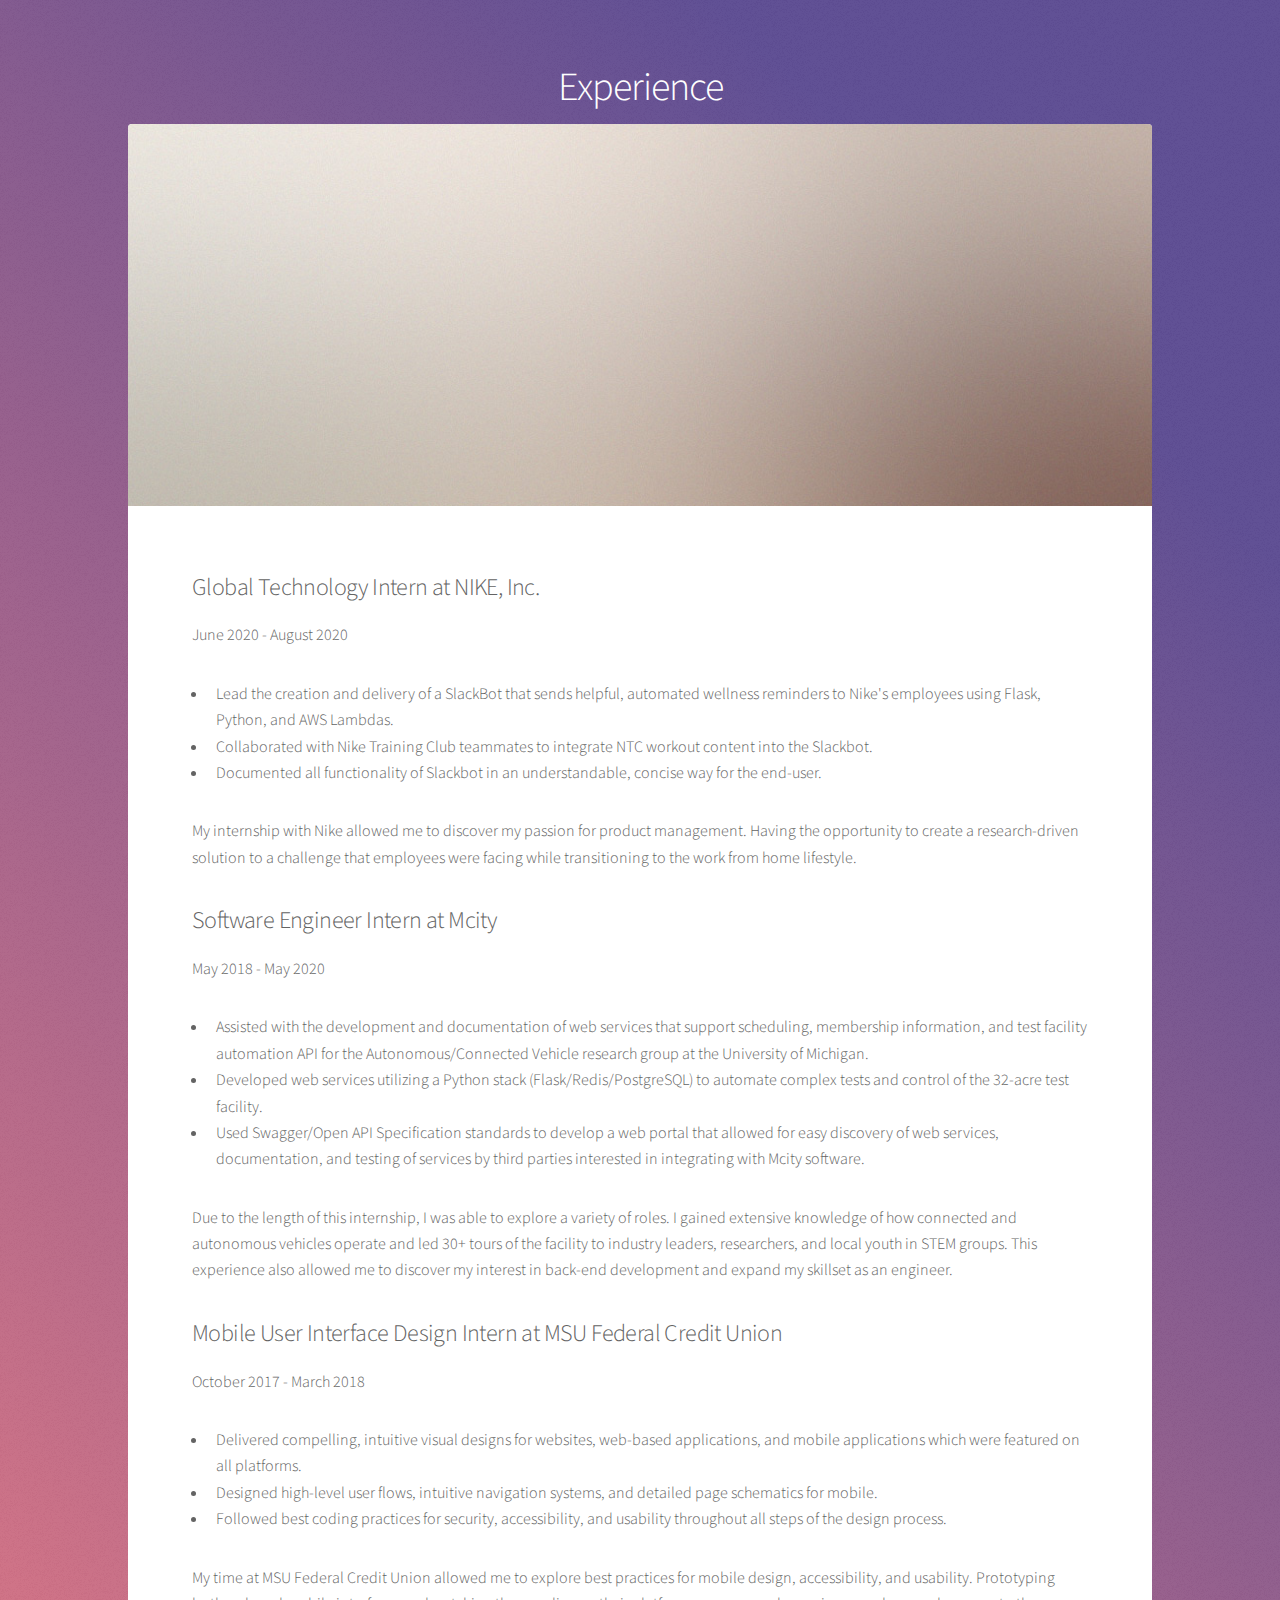
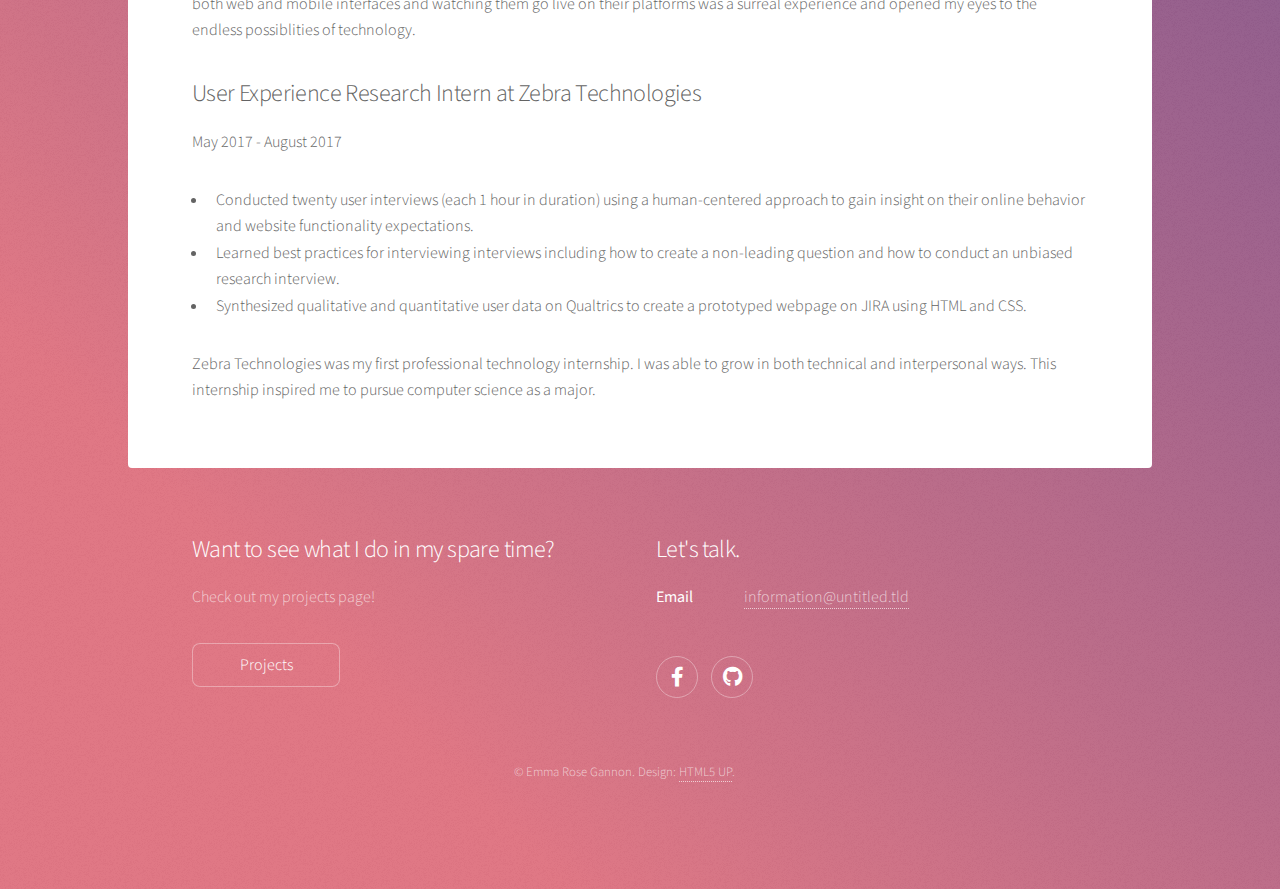
==== commit 5e8a314d: "edited experience page to include all past internships" ====
--- a/experience.html
+++ b/experience.html
@@ -6,7 +6,7 @@
 -->
 <html>
 	<head>
-		<title>Generic - Stellar by HTML5 UP</title>
+		<title>Experience</title>
 		<meta charset="utf-8" />
 		<meta name="viewport" content="width=device-width, initial-scale=1, user-scalable=no" />
 		<link rel="stylesheet" href="assets/css/main.css" />
@@ -19,8 +19,8 @@
 
 				<!-- Header -->
 					<header id="header">
-						<h1>Generic</h1>
-						<p>Ipsum dolor sit amet nullam</p>
+						<h1>Experience</h1>
+						<!-- <p>Ipsum dolor sit amet nullam</p> -->
 					</header>
 
 				<!-- Main -->
@@ -29,11 +29,38 @@
 						<!-- Content -->
 							<section id="content" class="main">
 								<span class="image main"><img src="images/pic04.jpg" alt="" /></span>
-								<h2>Magna feugiat lorem</h2>
-								<p>Donec eget ex magna. Interdum et malesuada fames ac ante ipsum primis in faucibus. Pellentesque venenatis dolor imperdiet dolor mattis sagittis. Praesent rutrum sem diam, vitae egestas enim auctor sit amet. Pellentesque leo mauris, consectetur id ipsum sit amet, fergiat. Pellentesque in mi eu massa lacinia malesuada et a elit. Donec urna ex, lacinia in purus ac, pretium pulvinar mauris. Curabitur sapien risus, commodo eget turpis at, elementum convallis fames ac ante ipsum primis in faucibus.</p>
-								<p>Pellentesque venenatis dolor imperdiet dolor mattis sagittis. Praesent rutrum sem diam, vitae egestas enim auctor sit amet. Consequat leo mauris, consectetur id ipsum sit amet, fersapien risus, commodo eget turpis at, elementum convallis elit enim turpis lorem ipsum dolor sit amet feugiat. Phasellus convallis elit id ullamcorper pulvinar. Duis aliquam turpis mauris, eu ultricies erat malesuada quis. Aliquam dapibus, lacus eget hendrerit bibendum, urna est aliquam sem, sit amet est velit quis lorem.</p>
-								<h2>Mcity</h2>
-								<p>During my internship I contributed to the development of web services utilizing a Python stack (Flask/Redis/PostgreSQL) to automate complex tests and control of the 32-acre test facility. This experience helped me discover my interest in back-end development and expand my skillset as an engineer.</p>
+								<h2>Global Technology Intern at NIKE, Inc.</h2>
+								<p>June 2020 - August 2020</p>
+								<ul>
+									<li>Lead the creation and delivery of a SlackBot that sends helpful, automated wellness reminders to Nike's employees using Flask, Python, and AWS Lambdas.</li>
+									<li>Collaborated with Nike Training Club teammates to integrate NTC workout content into the Slackbot.</li>
+									<li>Documented all functionality of Slackbot in an understandable, concise way for the end-user.</li>
+								</ul>
+								<p>My internship with Nike allowed me to discover my passion for product management. Having the opportunity to create a research-driven solution to a challenge that employees were facing while transitioning to the work from home lifestyle.</p>
+								<h2>Software Engineer Intern at Mcity</h2>
+								<p>May 2018 - May 2020</p>
+								<ul>
+									<li>Assisted with the development and documentation of web services that support scheduling, membership information, and test facility automation API for the Autonomous/Connected Vehicle research group at the University of Michigan.</li>
+									<li>Developed web services utilizing a Python stack (Flask/Redis/PostgreSQL) to automate complex tests and control of the 32-acre test facility.</li>
+									<li>Used Swagger/Open API Specification standards to develop a web portal that allowed for easy discovery of web services, documentation, and testing of services by third parties interested in integrating with Mcity software.</li>
+								</ul>
+								<p>Due to the length of this internship, I was able to explore a variety of roles. I gained extensive knowledge of how connected and autonomous vehicles operate and led 30+ tours of the facility to industry leaders, researchers, and local youth in STEM groups. This experience also allowed me to discover my interest in back-end development and expand my skillset as an engineer.</p>
+								<h2>Mobile User Interface Design Intern at MSU Federal Credit Union</h2>
+								<p>October 2017 - March 2018</p>
+								<ul>
+									<li>Delivered compelling, intuitive visual designs for websites, web-based applications, and mobile applications which were featured on all platforms.</li>
+									<li>Designed high-level user flows, intuitive navigation systems, and detailed page schematics for mobile.</li>
+									<li>Followed best coding practices for security, accessibility, and usability throughout all steps of the design process.</li>
+								</ul>
+								<p>My time at MSU Federal Credit Union allowed me to explore best practices for mobile design, accessibility, and usability. Prototyping both web and mobile interfaces and watching them go live on their platforms was a surreal experience and opened my eyes to the endless possiblities of technology.</p>
+								<h2>User Experience Research Intern at Zebra Technologies</h2>
+								<p>May 2017 - August 2017</p>
+								<ul>
+									<li>Conducted twenty user interviews (each 1 hour in duration) using a human-centered approach to gain insight on their online behavior and website functionality expectations.</li>
+									<li>Learned best practices for interviewing interviews including how to create a non-leading question and how to conduct an unbiased research interview.</li>
+									<li>Synthesized qualitative and quantitative user data on Qualtrics to create a prototyped webpage on JIRA using HTML and CSS.</li>
+								</ul>
+								<p>Zebra Technologies was my first professional technology internship. I was able to grow in both technical and interpersonal ways. This internship inspired me to pursue computer science as a major.</p>
 							</section>
 
 					</div>
@@ -41,31 +68,24 @@
 				<!-- Footer -->
 					<footer id="footer">
 						<section>
-							<h2>Aliquam sed mauris</h2>
-							<p>Sed lorem ipsum dolor sit amet et nullam consequat feugiat consequat magna adipiscing tempus etiam dolore veroeros. eget dapibus mauris. Cras aliquet, nisl ut viverra sollicitudin, ligula erat egestas velit, vitae tincidunt odio.</p>
+							<h2>Want to see what I do in my spare time?</h2>
+							<p>Check out my projects page!</p>
 							<ul class="actions">
-								<li><a href="#" class="button">Learn More</a></li>
+								<li><a href="/projects.html" class="button">Projects</a></li>
 							</ul>
 						</section>
 						<section>
-							<h2>Etiam feugiat</h2>
+							<h2>Let's talk.</h2>
 							<dl class="alt">
-								<dt>Address</dt>
-								<dd>1234 Somewhere Road &bull; Nashville, TN 00000 &bull; USA</dd>
-								<dt>Phone</dt>
-								<dd>(000) 000-0000 x 0000</dd>
 								<dt>Email</dt>
 								<dd><a href="#">information@untitled.tld</a></dd>
 							</dl>
 							<ul class="icons">
-								<li><a href="#" class="icon brands fa-twitter alt"><span class="label">Twitter</span></a></li>
-								<li><a href="#" class="icon brands fa-facebook-f alt"><span class="label">Facebook</span></a></li>
-								<li><a href="#" class="icon brands fa-instagram alt"><span class="label">Instagram</span></a></li>
+								<li><a href="#" class="icon brands fa-facebook-f alt"><span class="label">LinkedIn</span></a></li>
 								<li><a href="#" class="icon brands fa-github alt"><span class="label">GitHub</span></a></li>
-								<li><a href="#" class="icon brands fa-dribbble alt"><span class="label">Dribbble</span></a></li>
 							</ul>
 						</section>
-						<p class="copyright">&copy; Untitled. Design: <a href="https://html5up.net">HTML5 UP</a>.</p>
+						<p class="copyright">&copy; Emma Rose Gannon. Design: <a href="https://html5up.net">HTML5 UP</a>.</p>
 					</footer>
 
 			</div>
--- a/assets/css/main.css
+++ b/assets/css/main.css
@@ -1,10 +1,10 @@
 @import url(fontawesome-all.min.css);
 @import 'https://fonts.googleapis.com/css?family=Source+Sans+Pro:300,400';
 
-/*
-	Stellar by HTML5 UP
-	html5up.net | @ajlkn
-	Free for personal and commercial use under the CCA 3.0 license (html5up.net/license)
+/*
+	Stellar by HTML5 UP
+	html5up.net | @ajlkn
+	Free for personal and commercial use under the CCA 3.0 license (html5up.net/license)
 */
 
 html, body, div, span, applet, object,
@@ -2292,6 +2292,7 @@
 
 		.icon.style1 {
 			color: #efa8b0;
+			
 		}
 
 		.icon.style2 {
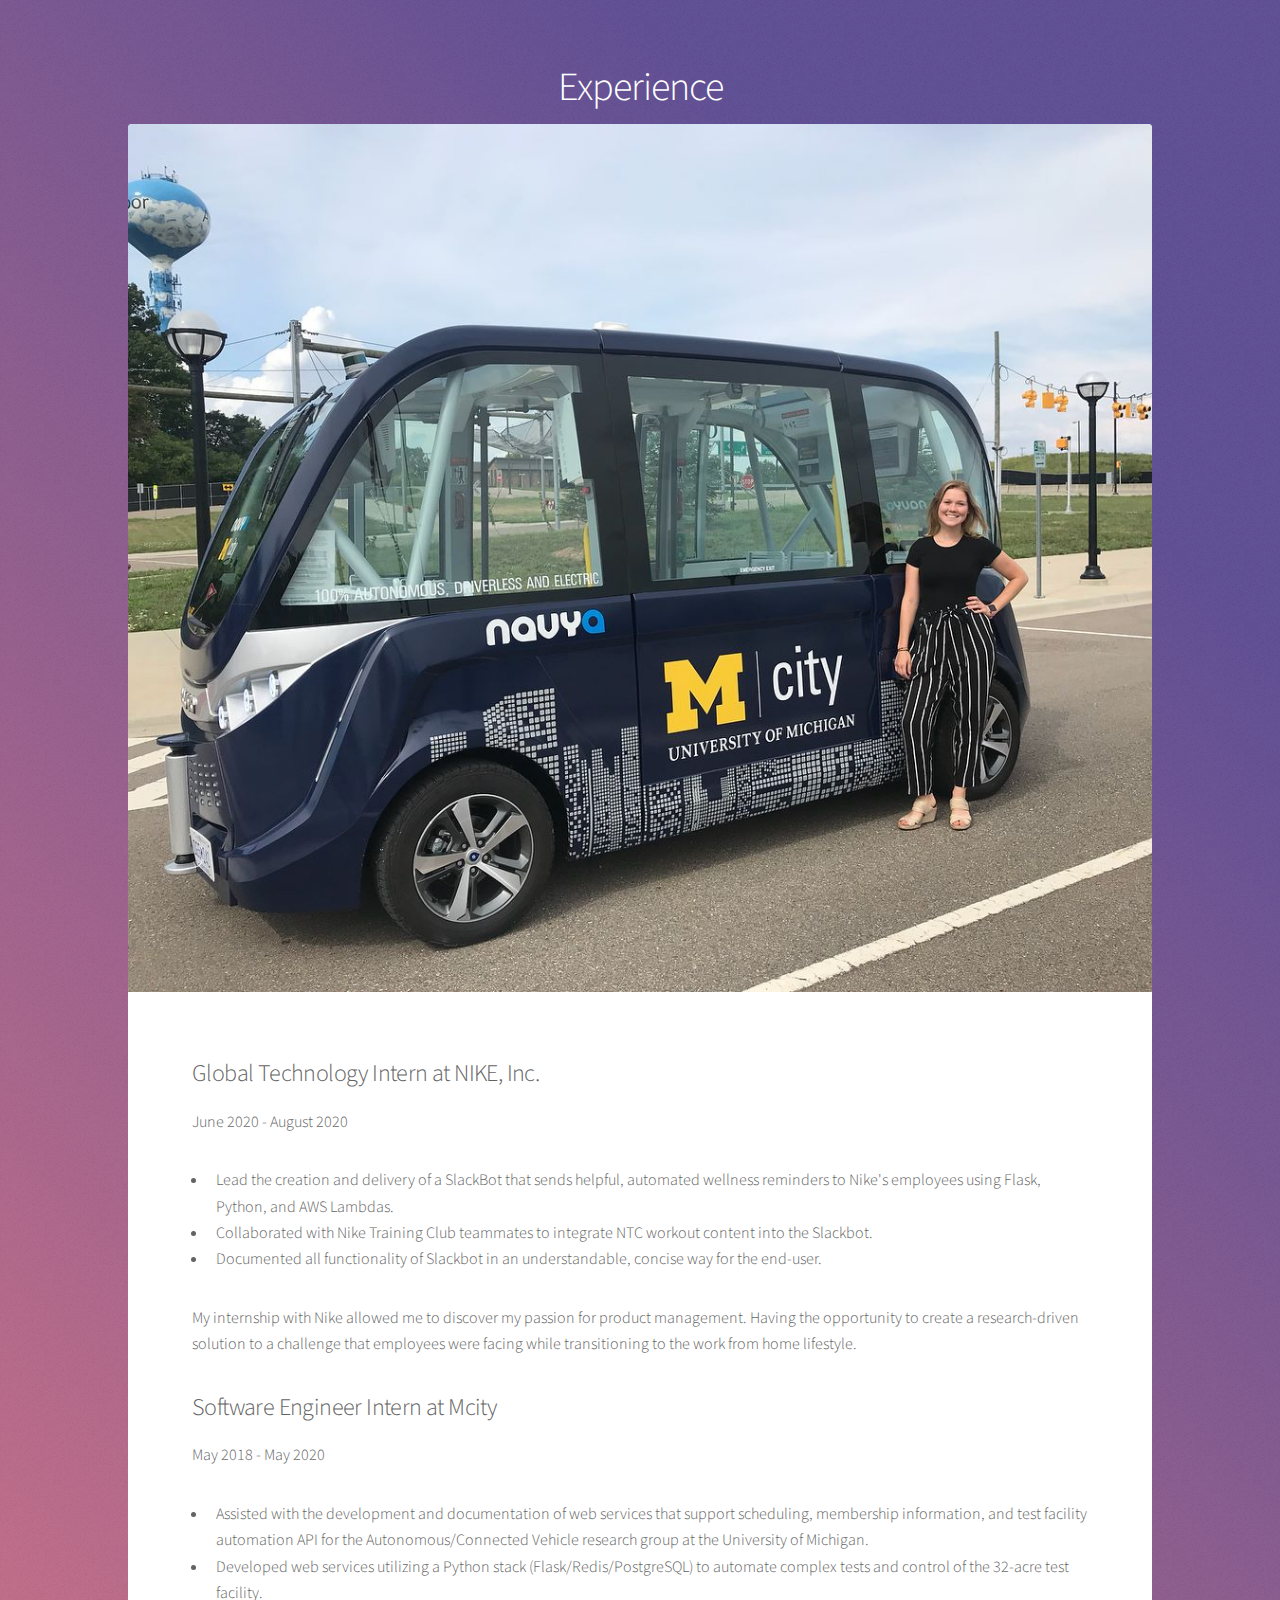
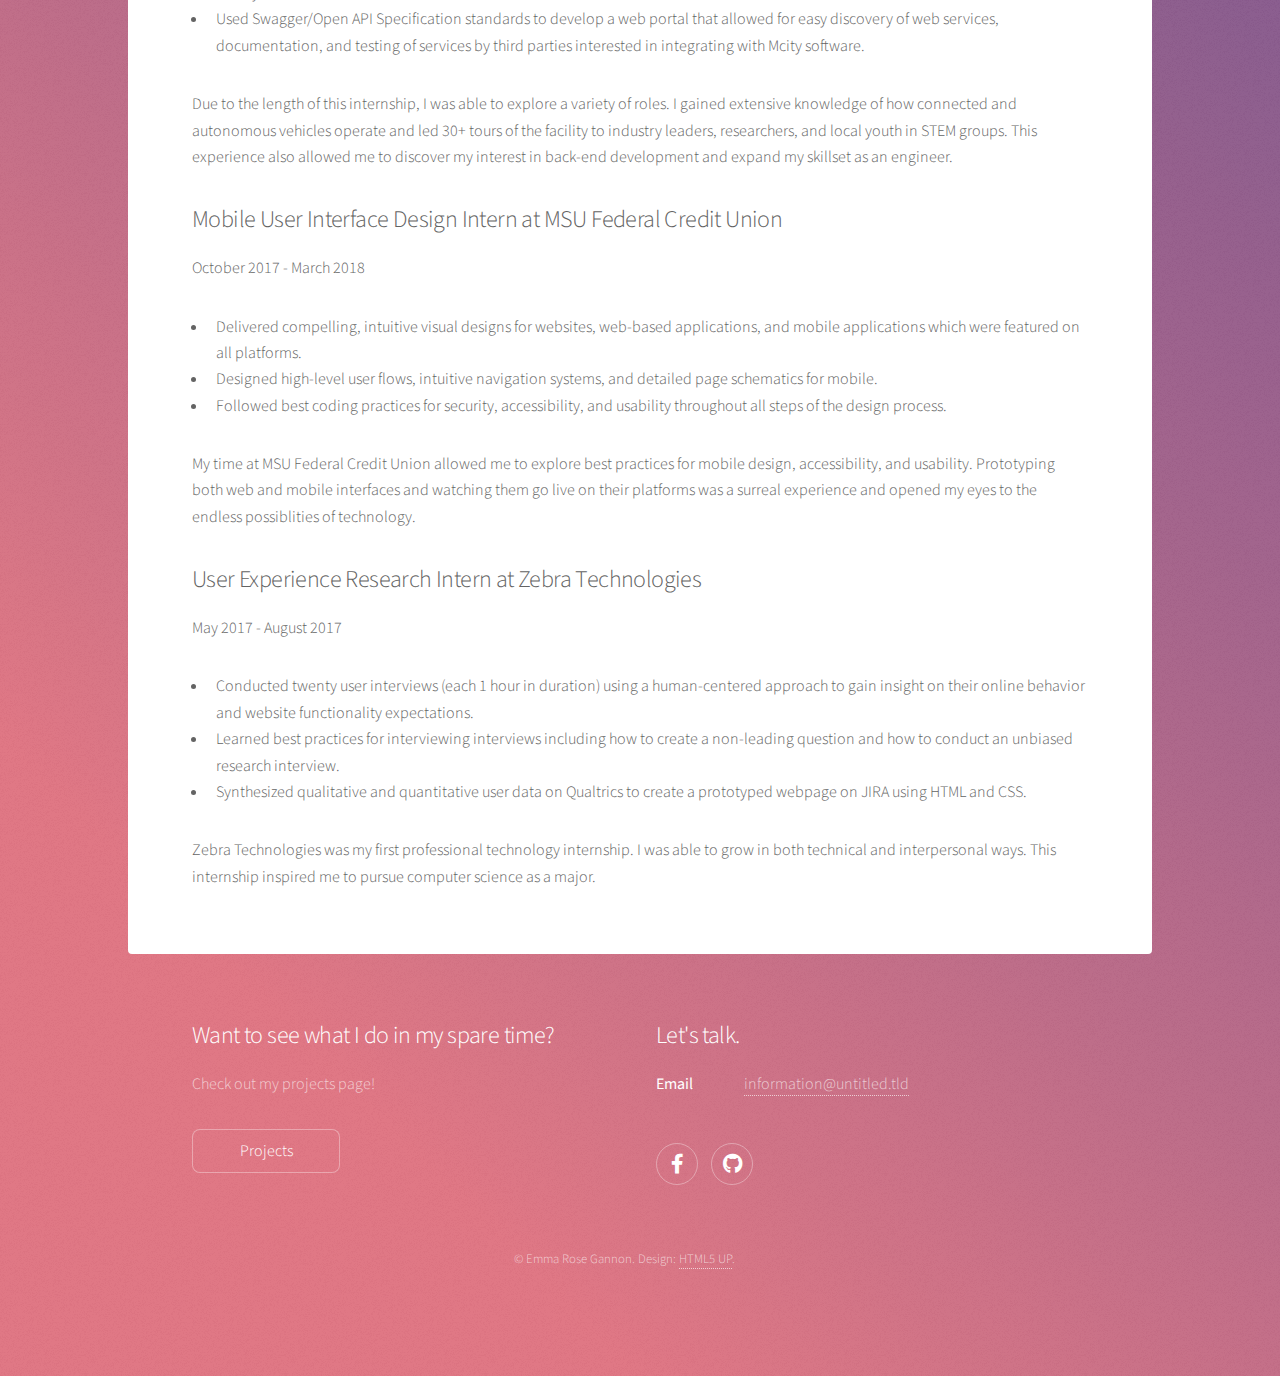
==== commit 0d598ed2: "Built out experiences web page" ====
--- a/experience.html
+++ b/experience.html
@@ -28,7 +28,7 @@
 
 						<!-- Content -->
 							<section id="content" class="main">
-								<span class="image main"><img src="images/pic04.jpg" alt="" /></span>
+								<span class="image main"><img src="images/mcity.jpg" alt="Mcity's Navya shuttle" /></span>
 								<h2>Global Technology Intern at NIKE, Inc.</h2>
 								<p>June 2020 - August 2020</p>
 								<ul>
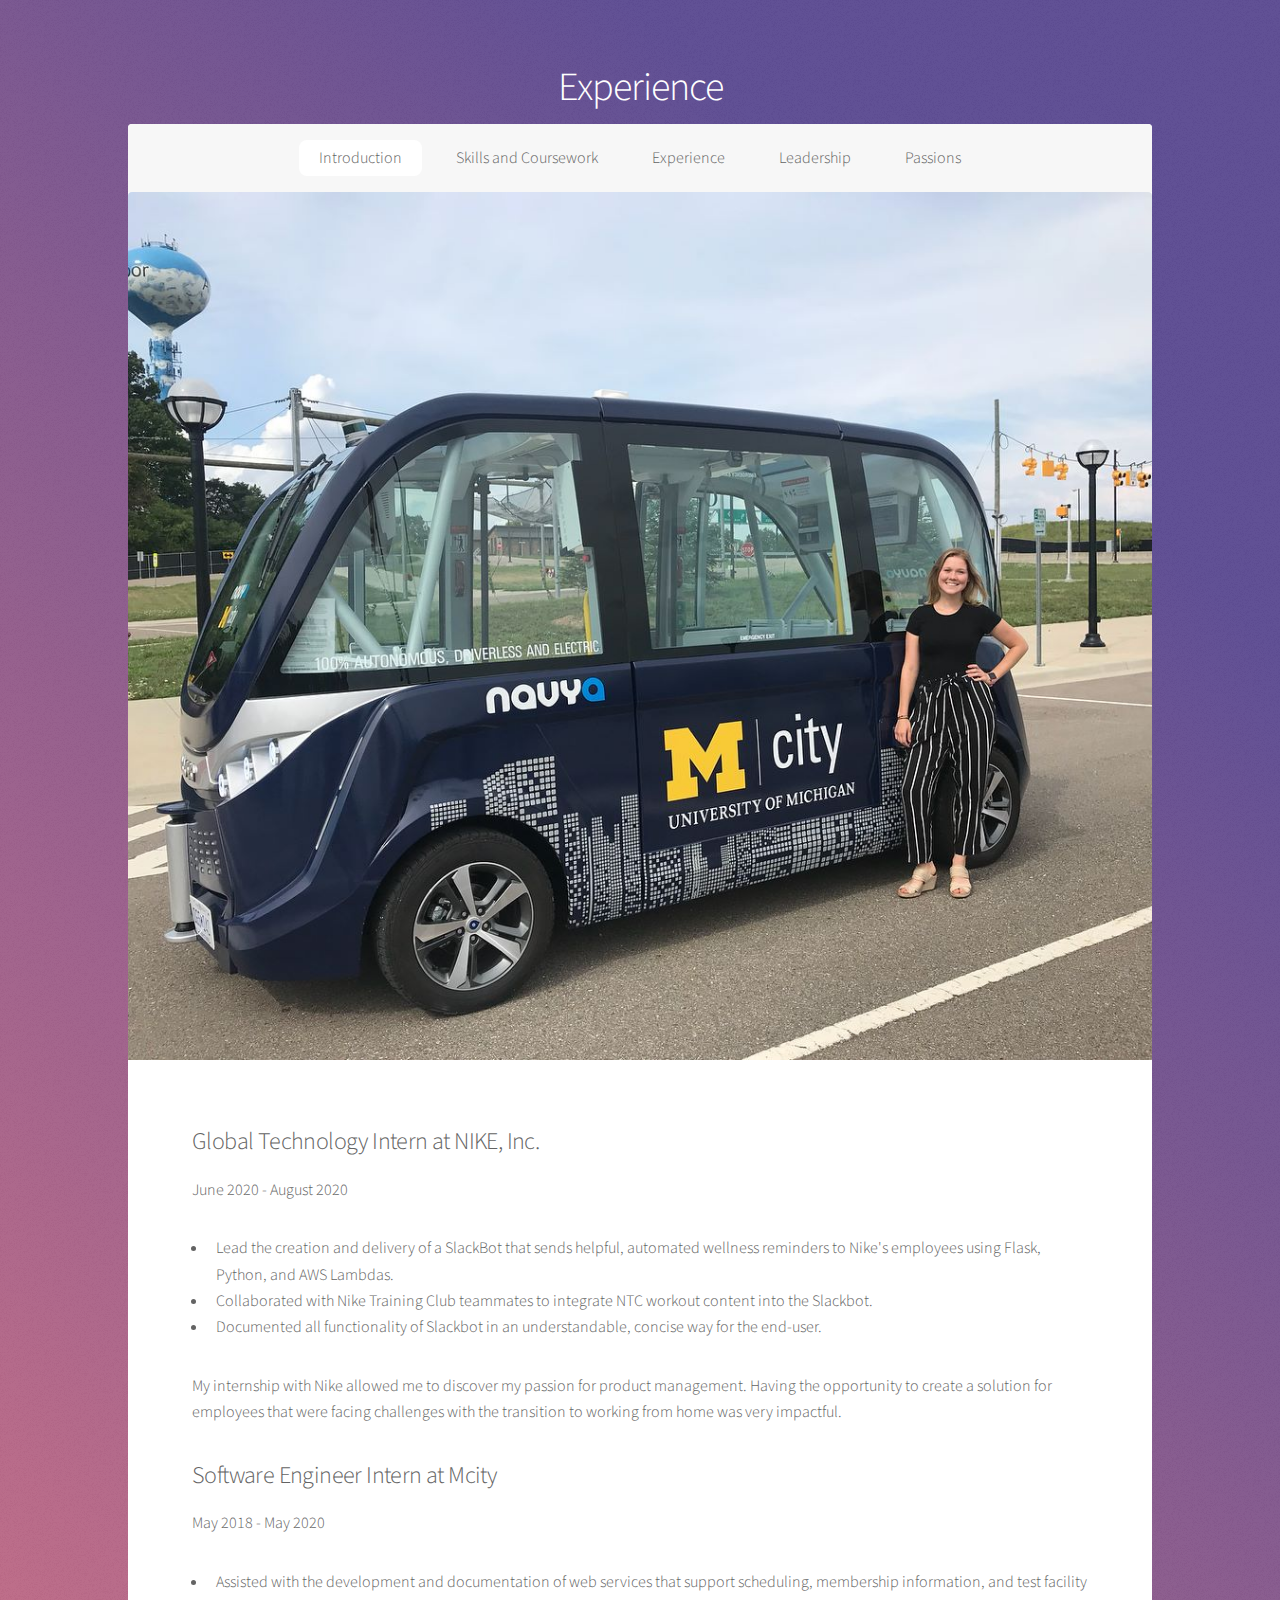
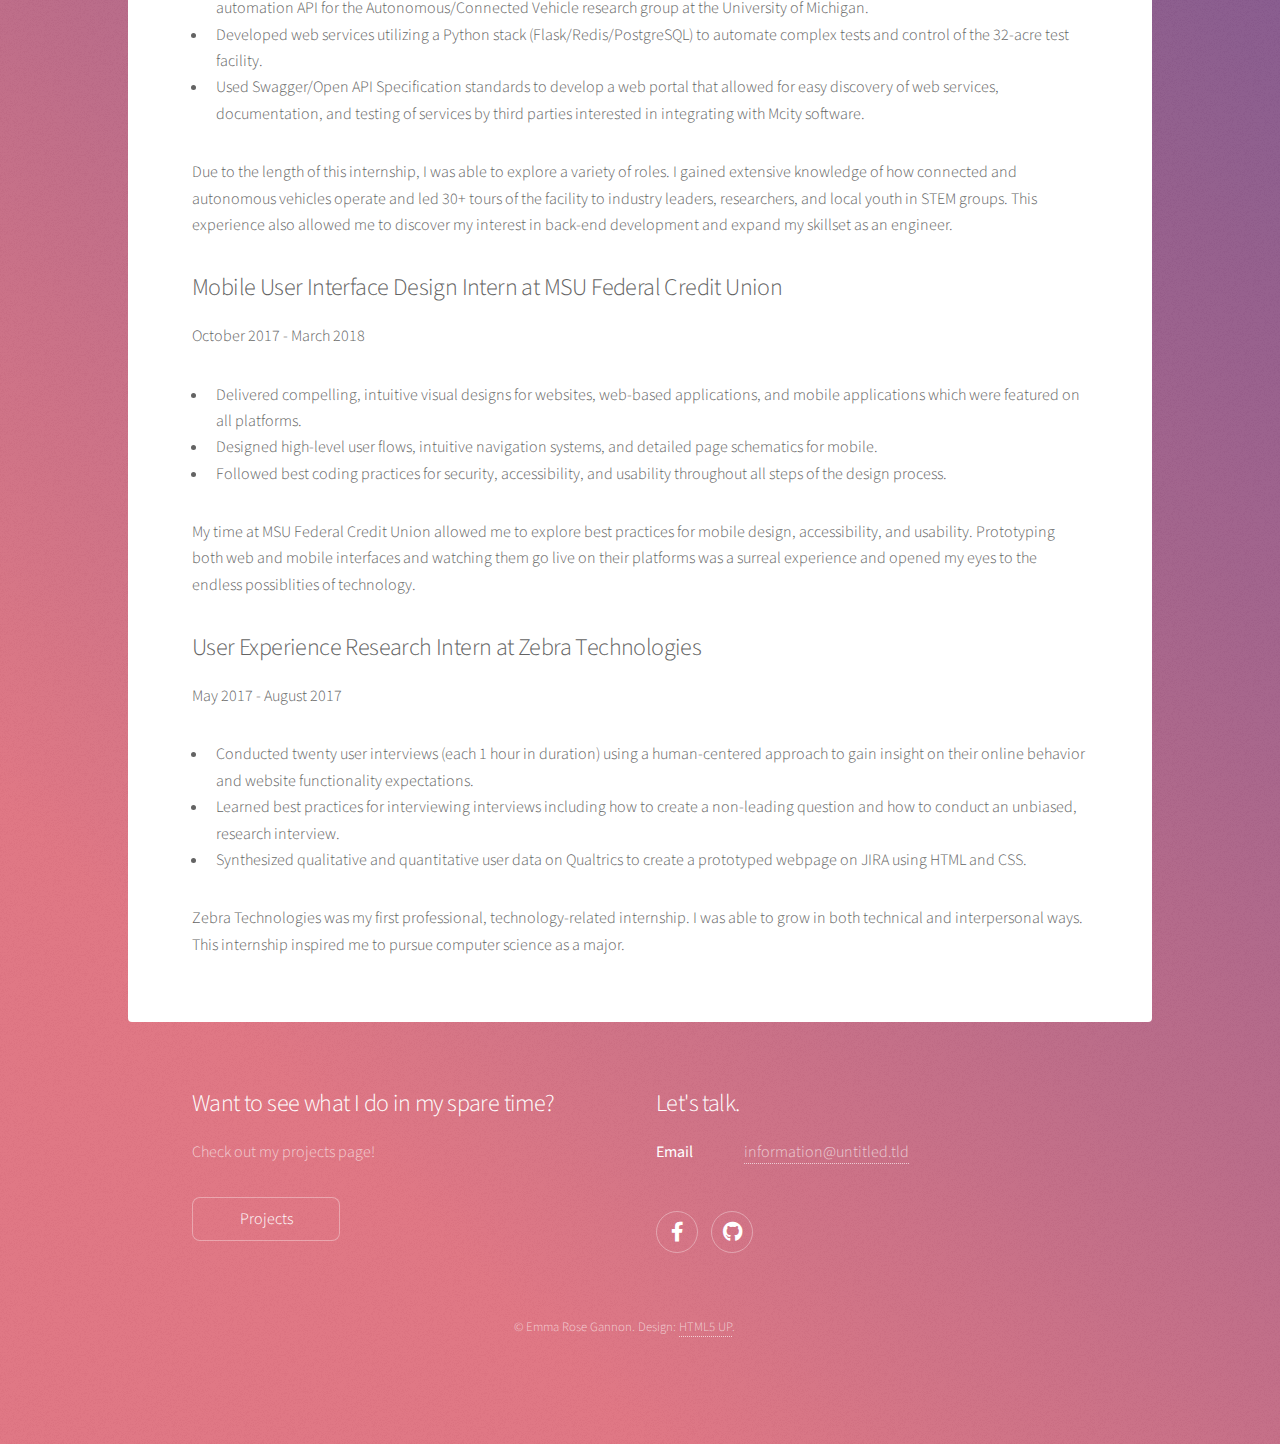
==== commit 6de467ef: "Added nav bar to experience" ====
--- a/experience.html
+++ b/experience.html
@@ -22,6 +22,17 @@
 						<h1>Experience</h1>
 						<!-- <p>Ipsum dolor sit amet nullam</p> -->
 					</header>
+				
+				<!-- Nav -->
+				<nav id="nav">
+						<ul>
+							<li><a href="index.html/#intro" class="active">Introduction</a></li>
+							<li><a href="index.html/#first">Skills and Coursework</a></li>
+							<li><a href="index.html/#second">Experience</a></li>
+							<li><a href="index.html/#third">Leadership</a></li>
+							<li><a href="index.html/#cta">Passions</a></li>
+						</ul>
+					</nav>
 
 				<!-- Main -->
 					<div id="main">
@@ -36,7 +47,7 @@
 									<li>Collaborated with Nike Training Club teammates to integrate NTC workout content into the Slackbot.</li>
 									<li>Documented all functionality of Slackbot in an understandable, concise way for the end-user.</li>
 								</ul>
-								<p>My internship with Nike allowed me to discover my passion for product management. Having the opportunity to create a research-driven solution to a challenge that employees were facing while transitioning to the work from home lifestyle.</p>
+								<p>My internship with Nike allowed me to discover my passion for product management. Having the opportunity to create a solution for employees that were facing challenges with the transition to working from home was very impactful.</p>
 								<h2>Software Engineer Intern at Mcity</h2>
 								<p>May 2018 - May 2020</p>
 								<ul>
@@ -57,10 +68,10 @@
 								<p>May 2017 - August 2017</p>
 								<ul>
 									<li>Conducted twenty user interviews (each 1 hour in duration) using a human-centered approach to gain insight on their online behavior and website functionality expectations.</li>
-									<li>Learned best practices for interviewing interviews including how to create a non-leading question and how to conduct an unbiased research interview.</li>
+									<li>Learned best practices for interviewing interviews including how to create a non-leading question and how to conduct an unbiased, research interview.</li>
 									<li>Synthesized qualitative and quantitative user data on Qualtrics to create a prototyped webpage on JIRA using HTML and CSS.</li>
 								</ul>
-								<p>Zebra Technologies was my first professional technology internship. I was able to grow in both technical and interpersonal ways. This internship inspired me to pursue computer science as a major.</p>
+								<p>Zebra Technologies was my first professional, technology-related internship. I was able to grow in both technical and interpersonal ways. This internship inspired me to pursue computer science as a major.</p>
 							</section>
 
 					</div>
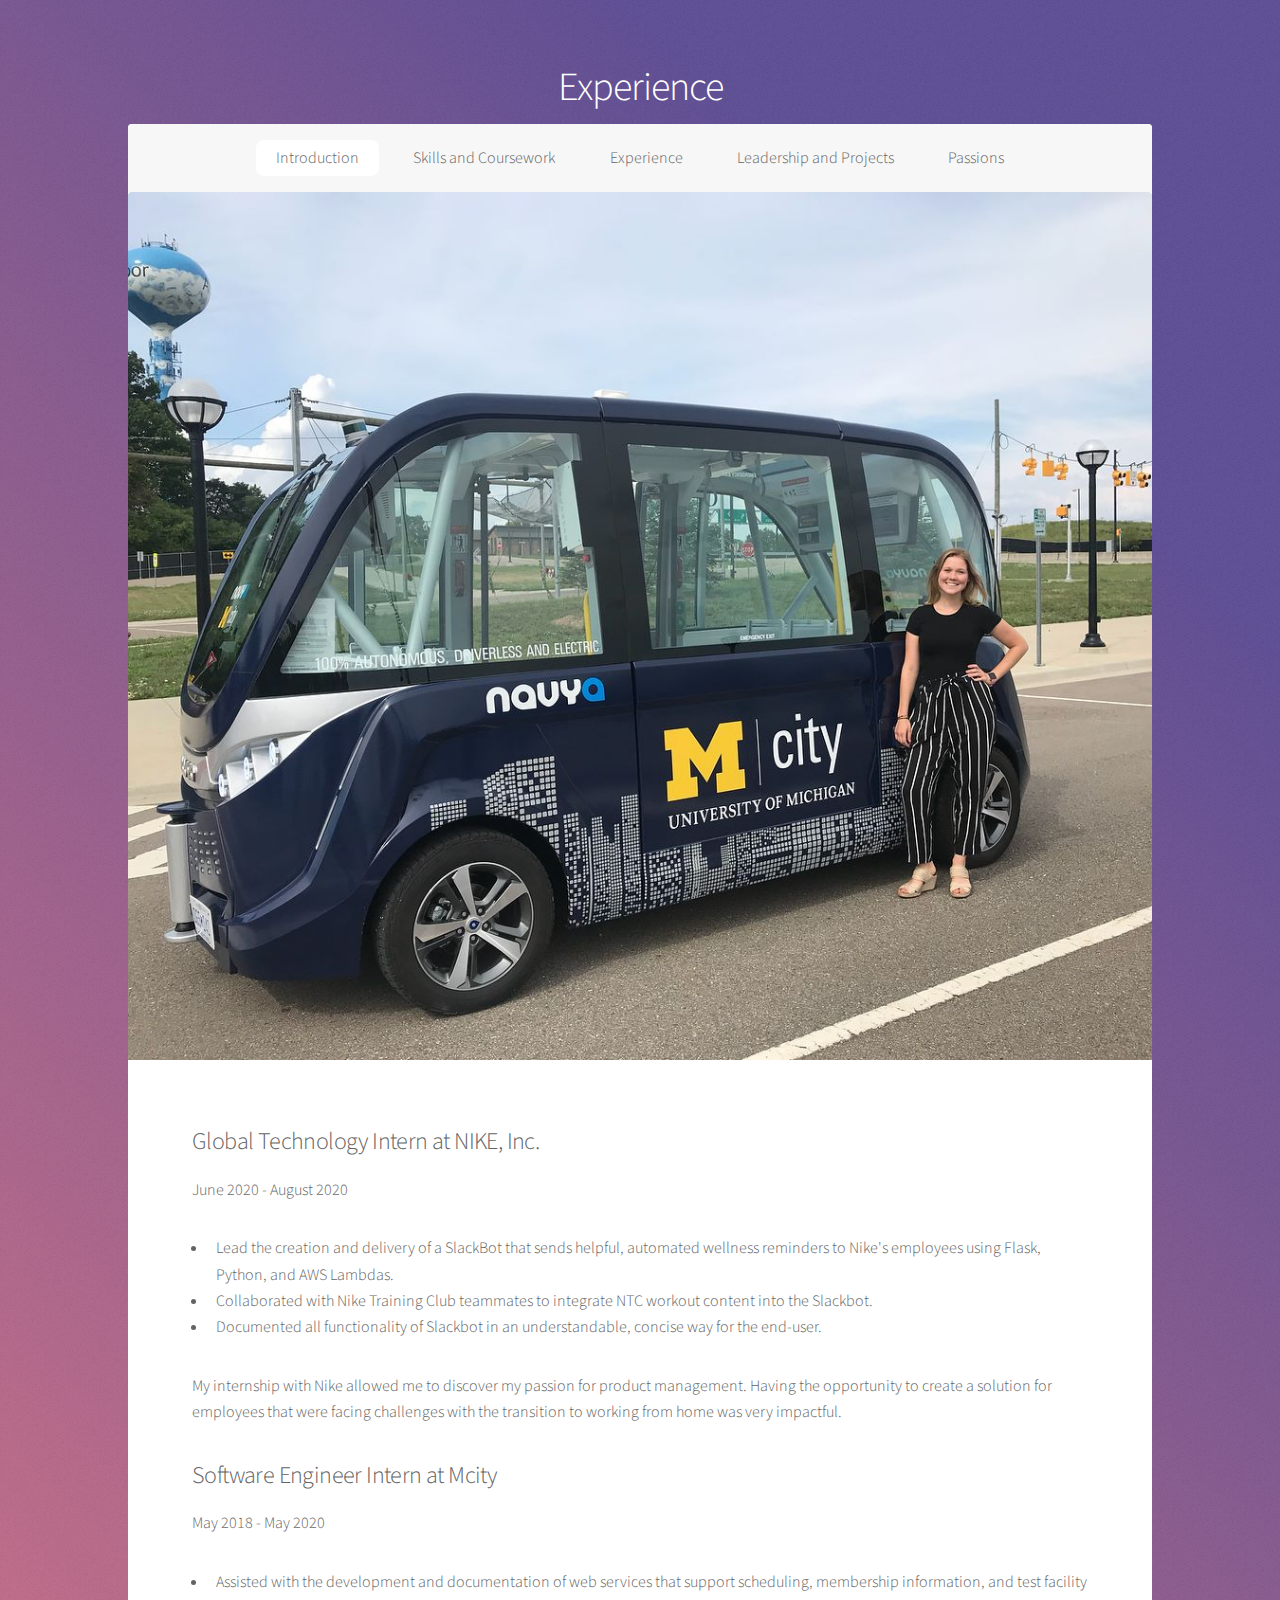
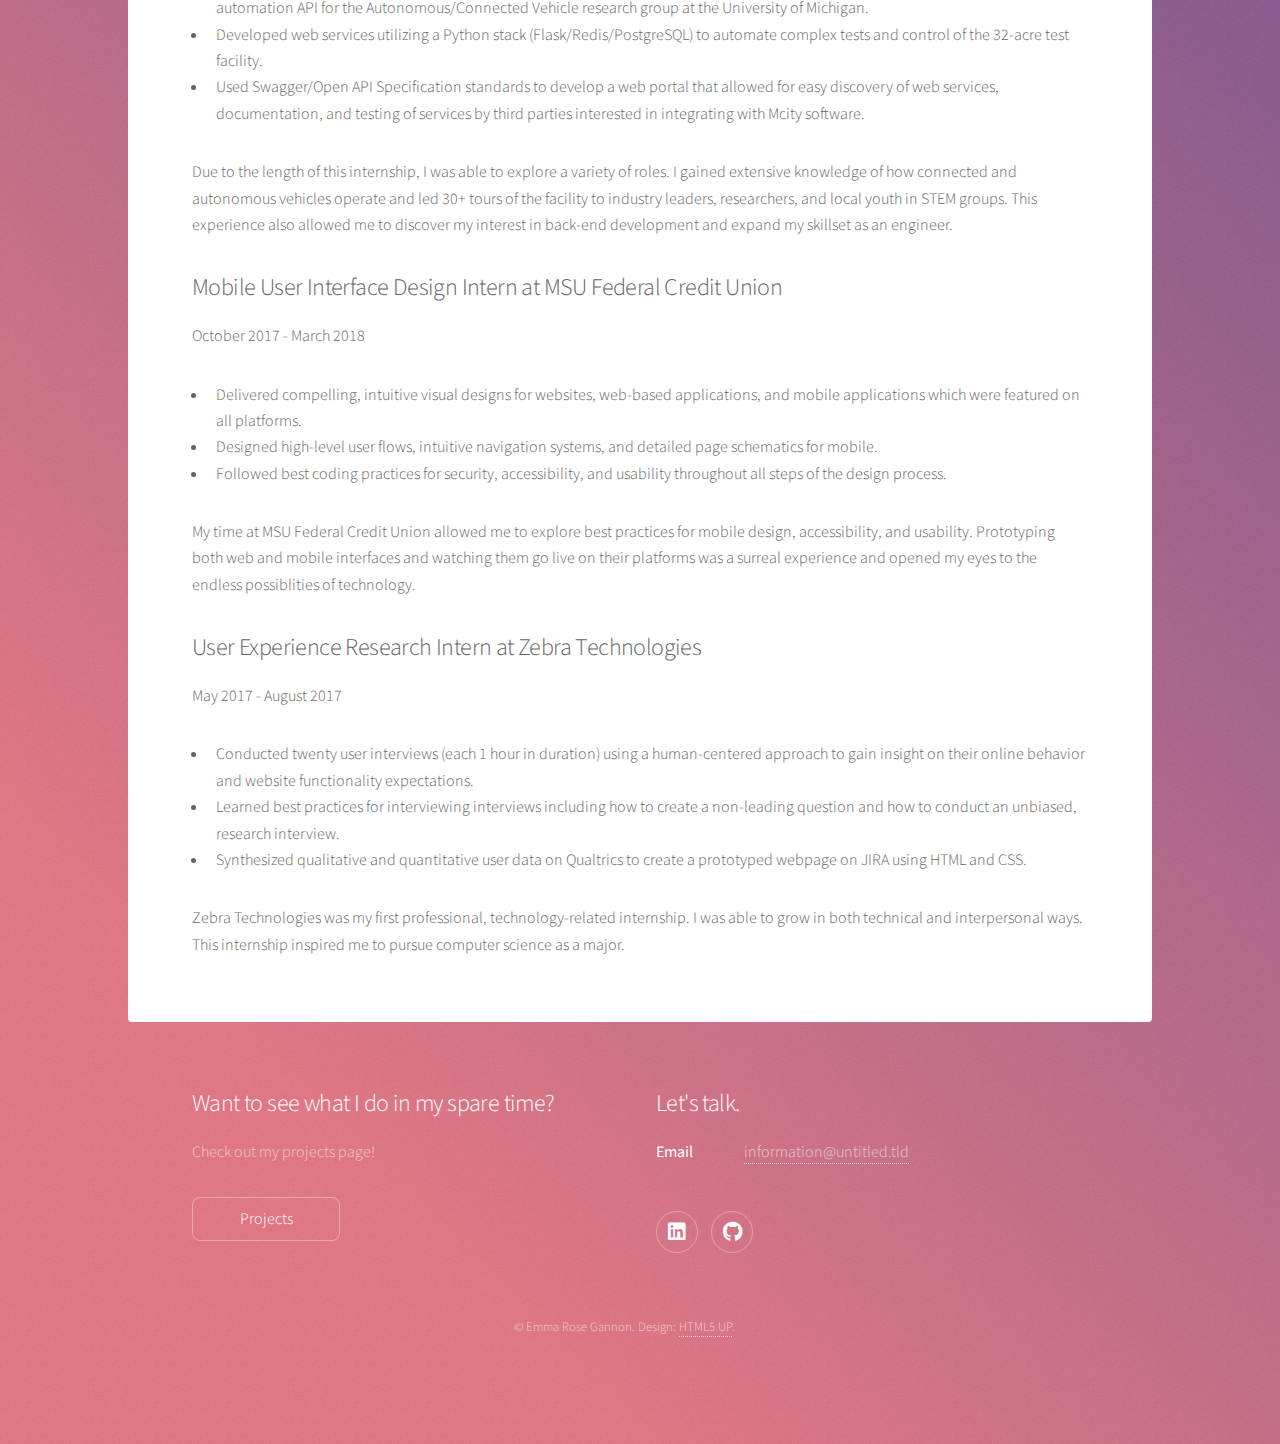
==== commit a41c385d: "Added new html pages for skills and updated footer" ====
--- a/experience.html
+++ b/experience.html
@@ -25,14 +25,14 @@
 				
 				<!-- Nav -->
 				<nav id="nav">
-						<ul>
-							<li><a href="index.html/#intro" class="active">Introduction</a></li>
-							<li><a href="index.html/#first">Skills and Coursework</a></li>
-							<li><a href="index.html/#second">Experience</a></li>
-							<li><a href="index.html/#third">Leadership</a></li>
-							<li><a href="index.html/#cta">Passions</a></li>
-						</ul>
-					</nav>
+					<ul>
+						<li><a href="index.html" class="active">Introduction</a></li>
+						<li><a href="skills.html">Skills and Coursework</a></li>
+						<li><a href="experience.html">Experience</a></li>
+						<li><a href="leadership.html">Leadership and Projects</a></li>
+						<li><a href="passions.html">Passions</a></li>
+					</ul>
+				</nav>
 
 				<!-- Main -->
 					<div id="main">
@@ -82,7 +82,7 @@
 							<h2>Want to see what I do in my spare time?</h2>
 							<p>Check out my projects page!</p>
 							<ul class="actions">
-								<li><a href="/projects.html" class="button">Projects</a></li>
+								<li><a href="projects.html" class="button">Projects</a></li>
 							</ul>
 						</section>
 						<section>
@@ -92,8 +92,8 @@
 								<dd><a href="#">information@untitled.tld</a></dd>
 							</dl>
 							<ul class="icons">
-								<li><a href="#" class="icon brands fa-facebook-f alt"><span class="label">LinkedIn</span></a></li>
-								<li><a href="#" class="icon brands fa-github alt"><span class="label">GitHub</span></a></li>
+								<li><a href="https://www.linkedin.com/in/emma-gannon/" class="icon brands fa-linkedin alt"><span class="label">LinkedIn</span></a></li>
+								<li><a href="https://github.com/egannon" class="icon brands fa-github alt"><span class="label">GitHub</span></a></li>
 							</ul>
 						</section>
 						<p class="copyright">&copy; Emma Rose Gannon. Design: <a href="https://html5up.net">HTML5 UP</a>.</p>
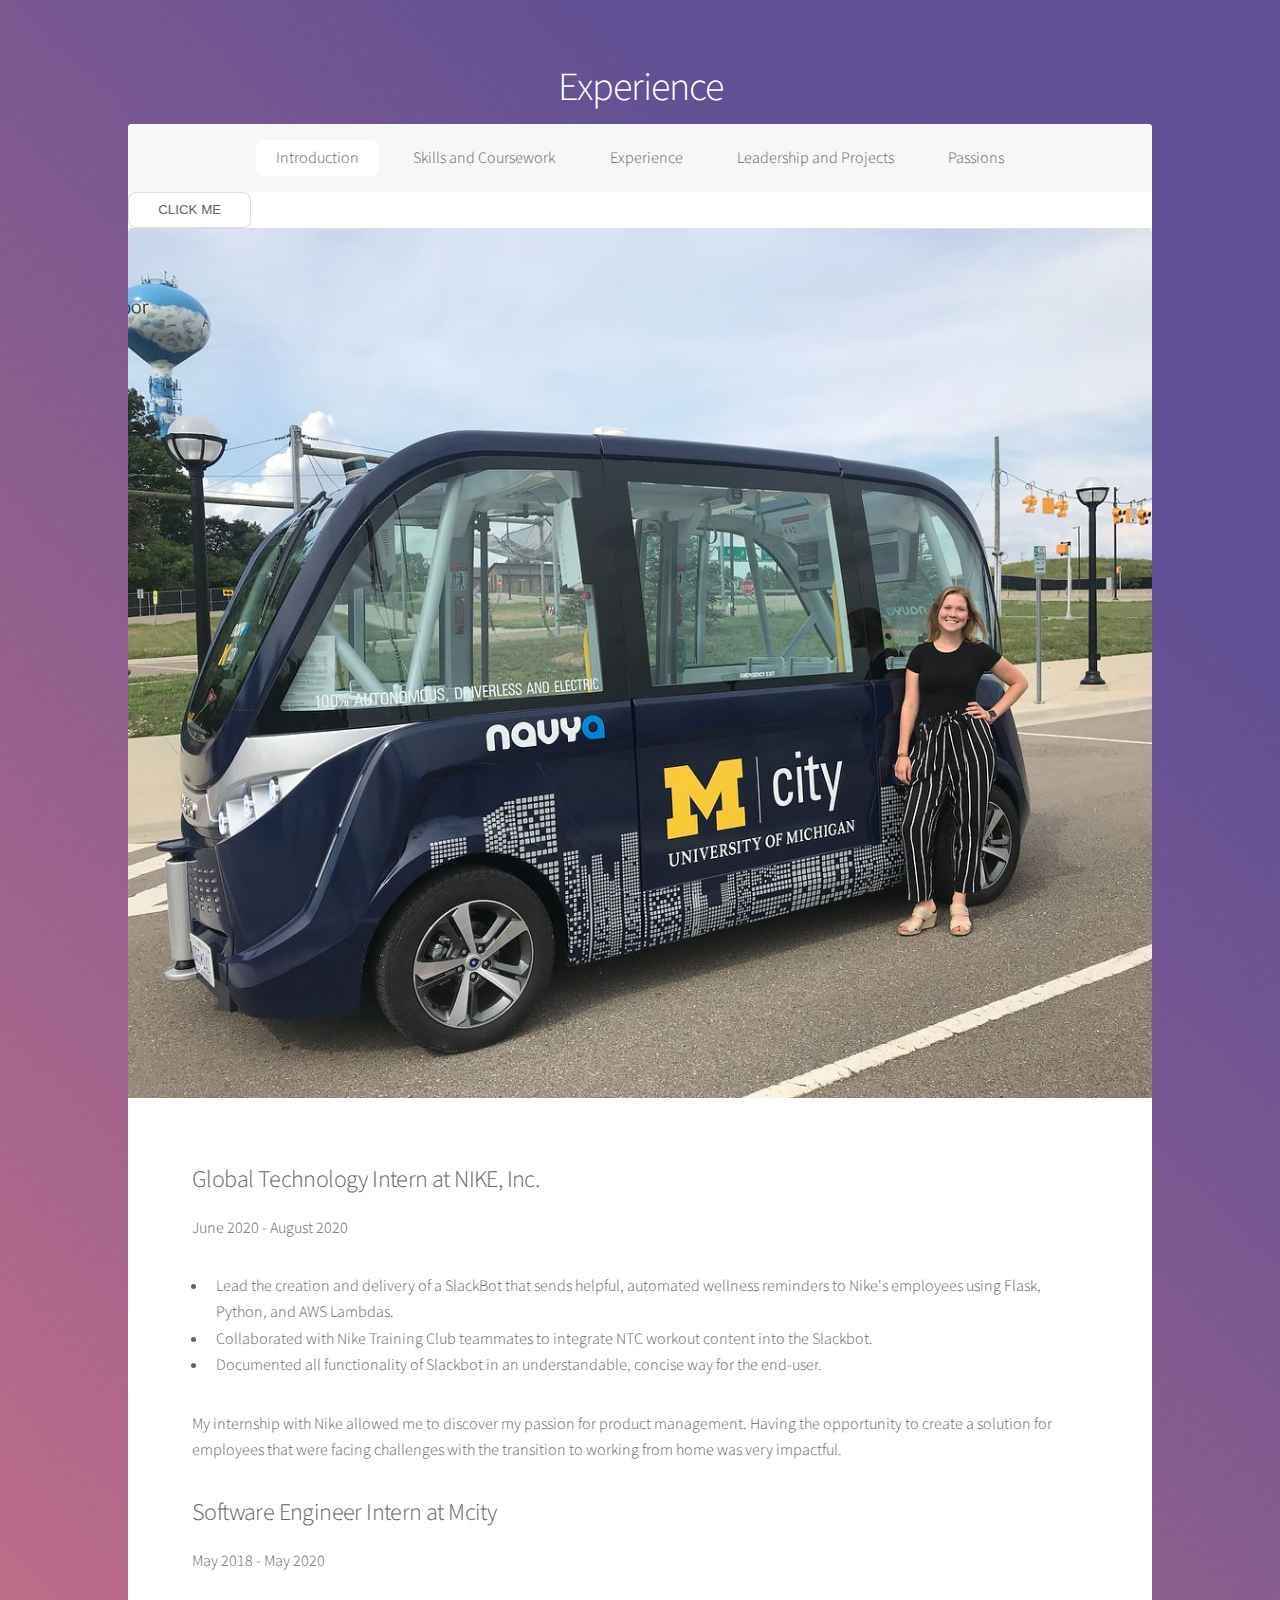
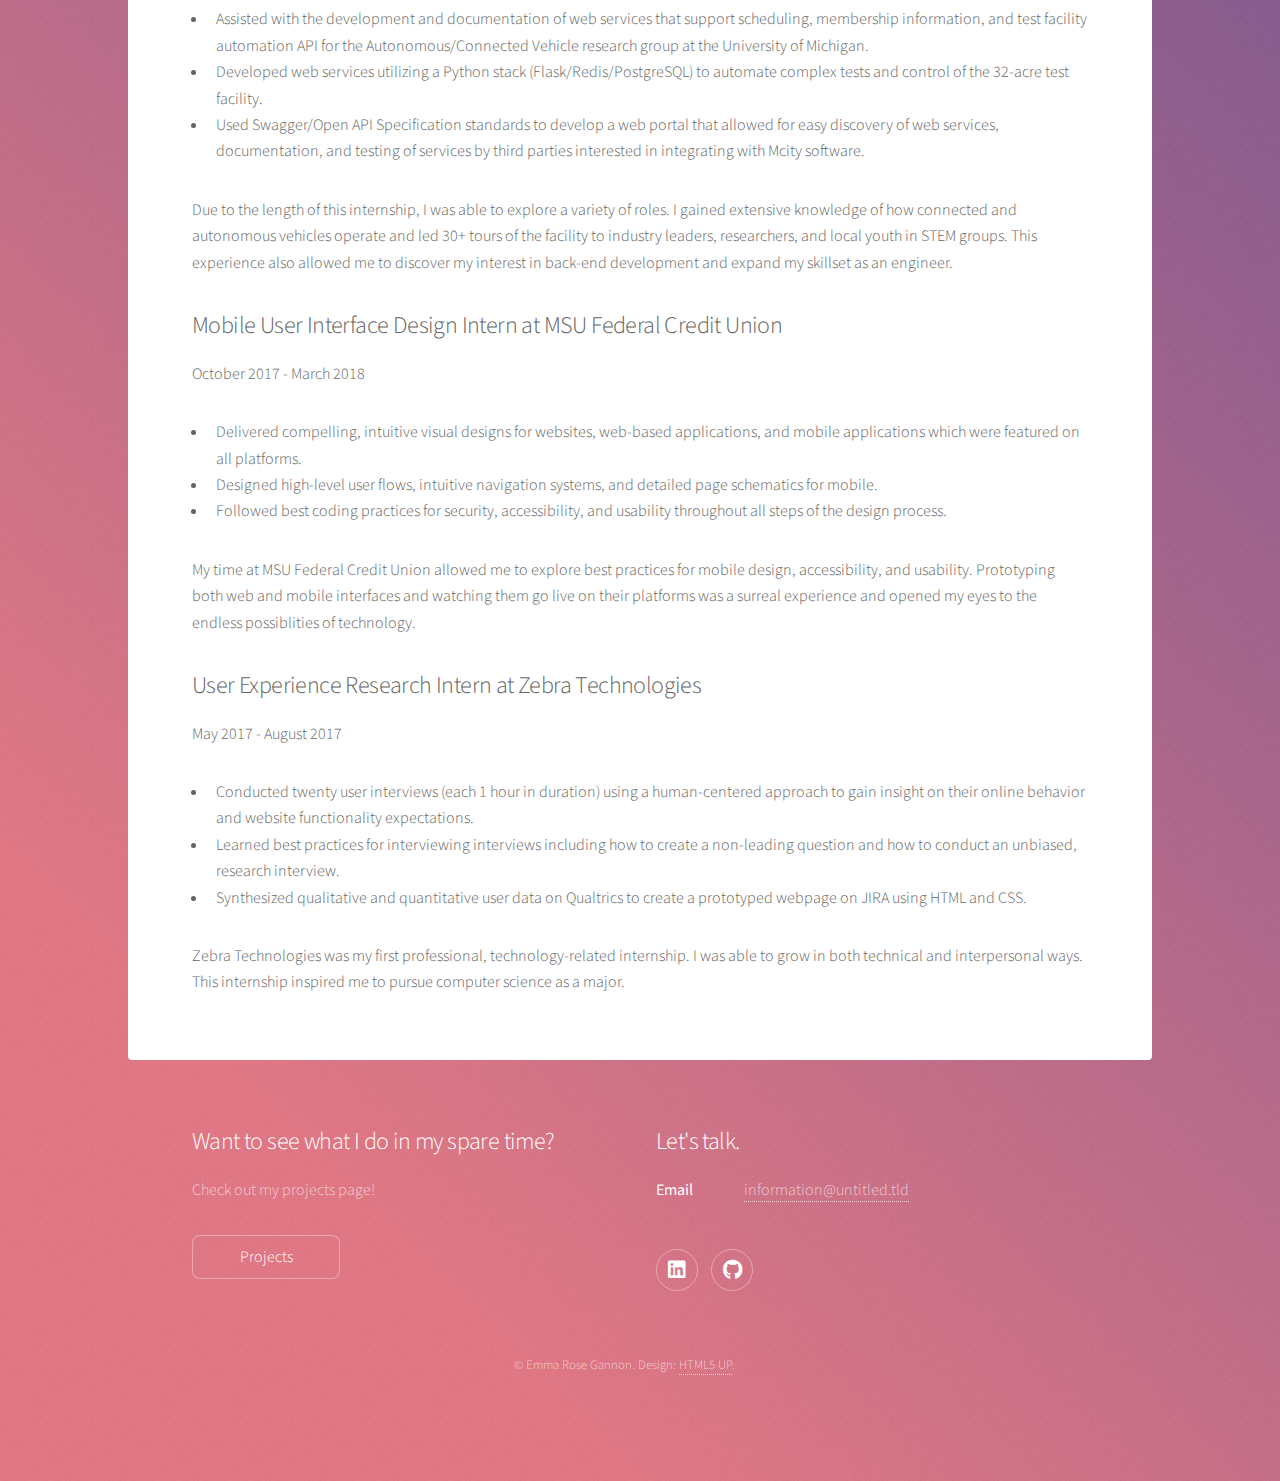
==== commit 8f7ec78a: "will this work" ====
--- a/experience.html
+++ b/experience.html
@@ -38,6 +38,7 @@
 					<div id="main">
 
 						<!-- Content -->
+						<button onclick="test()">CLICK ME</button>
 							<section id="content" class="main">
 								<span class="image main"><img src="images/mcity.jpg" alt="Mcity's Navya shuttle" /></span>
 								<h2>Global Technology Intern at NIKE, Inc.</h2>
@@ -98,7 +99,6 @@
 						</section>
 						<p class="copyright">&copy; Emma Rose Gannon. Design: <a href="https://html5up.net">HTML5 UP</a>.</p>
 					</footer>
-
 			</div>
 
 		<!-- Scripts -->
